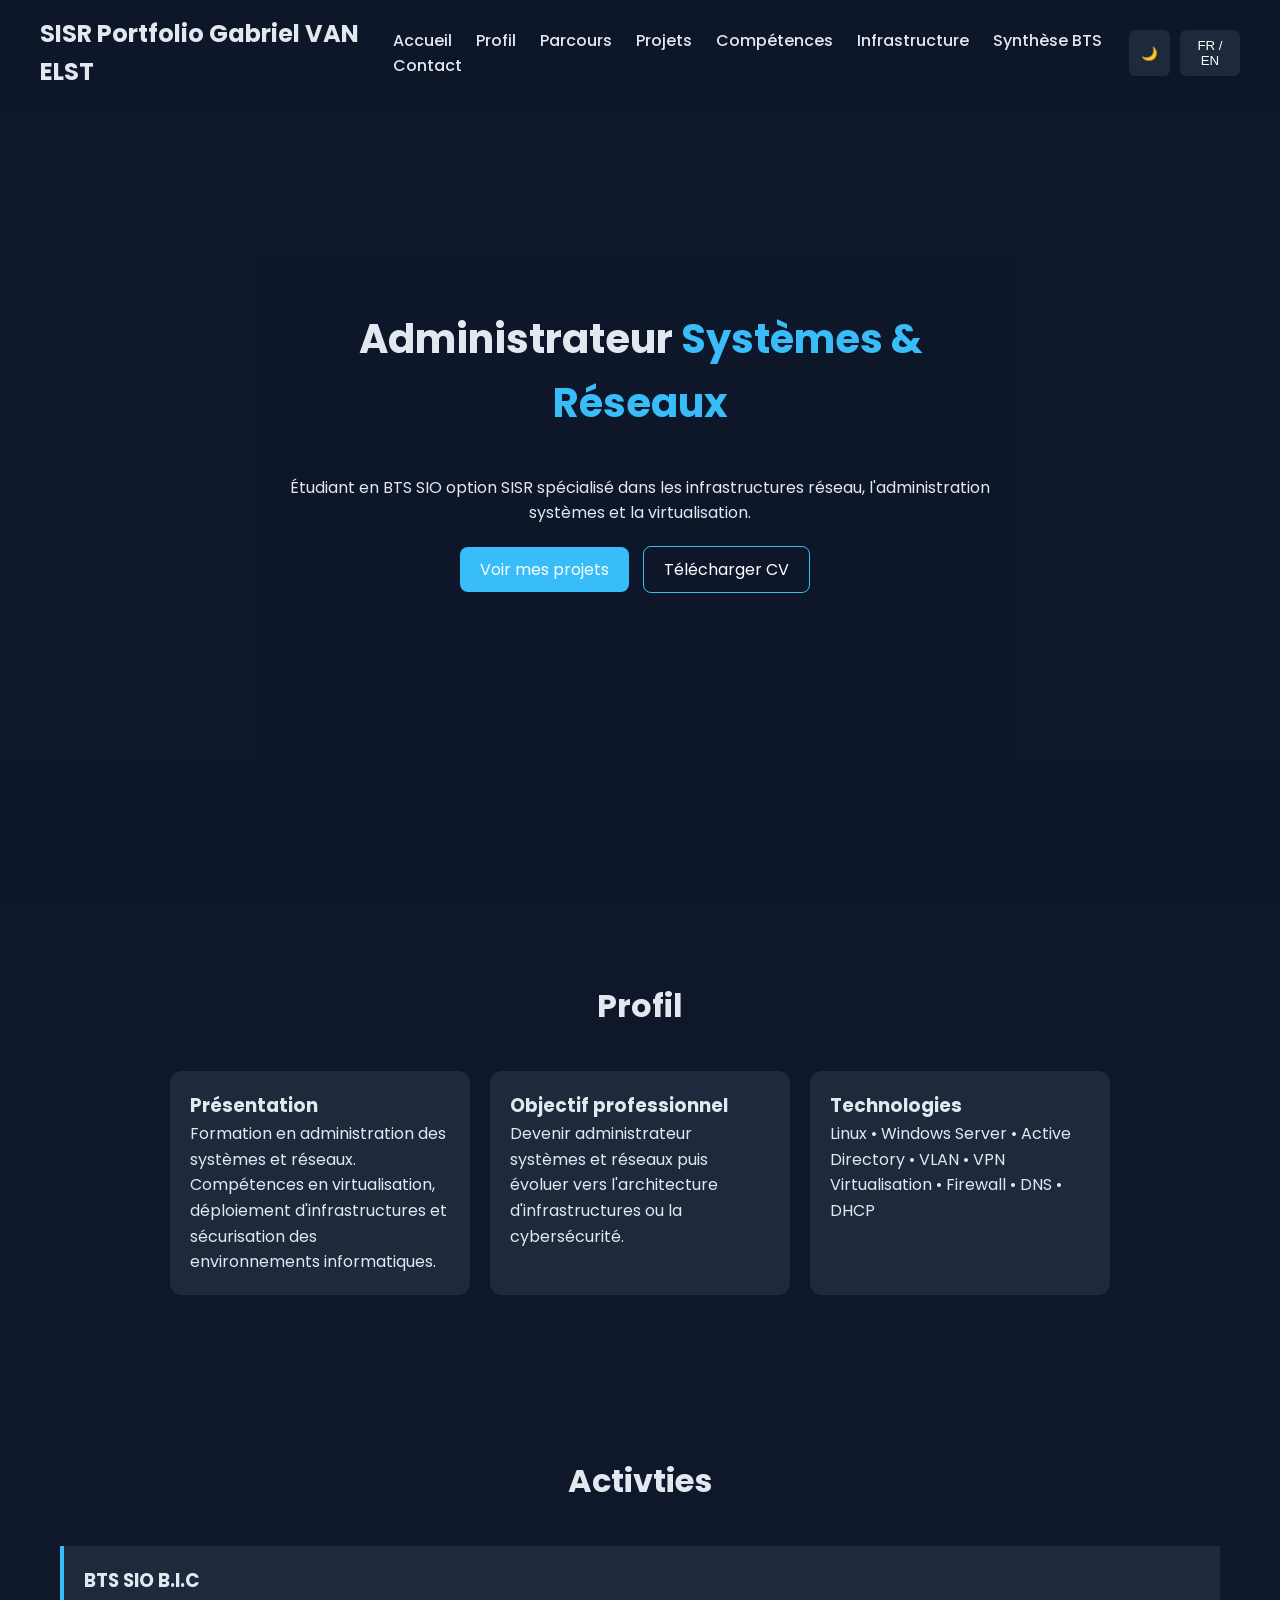
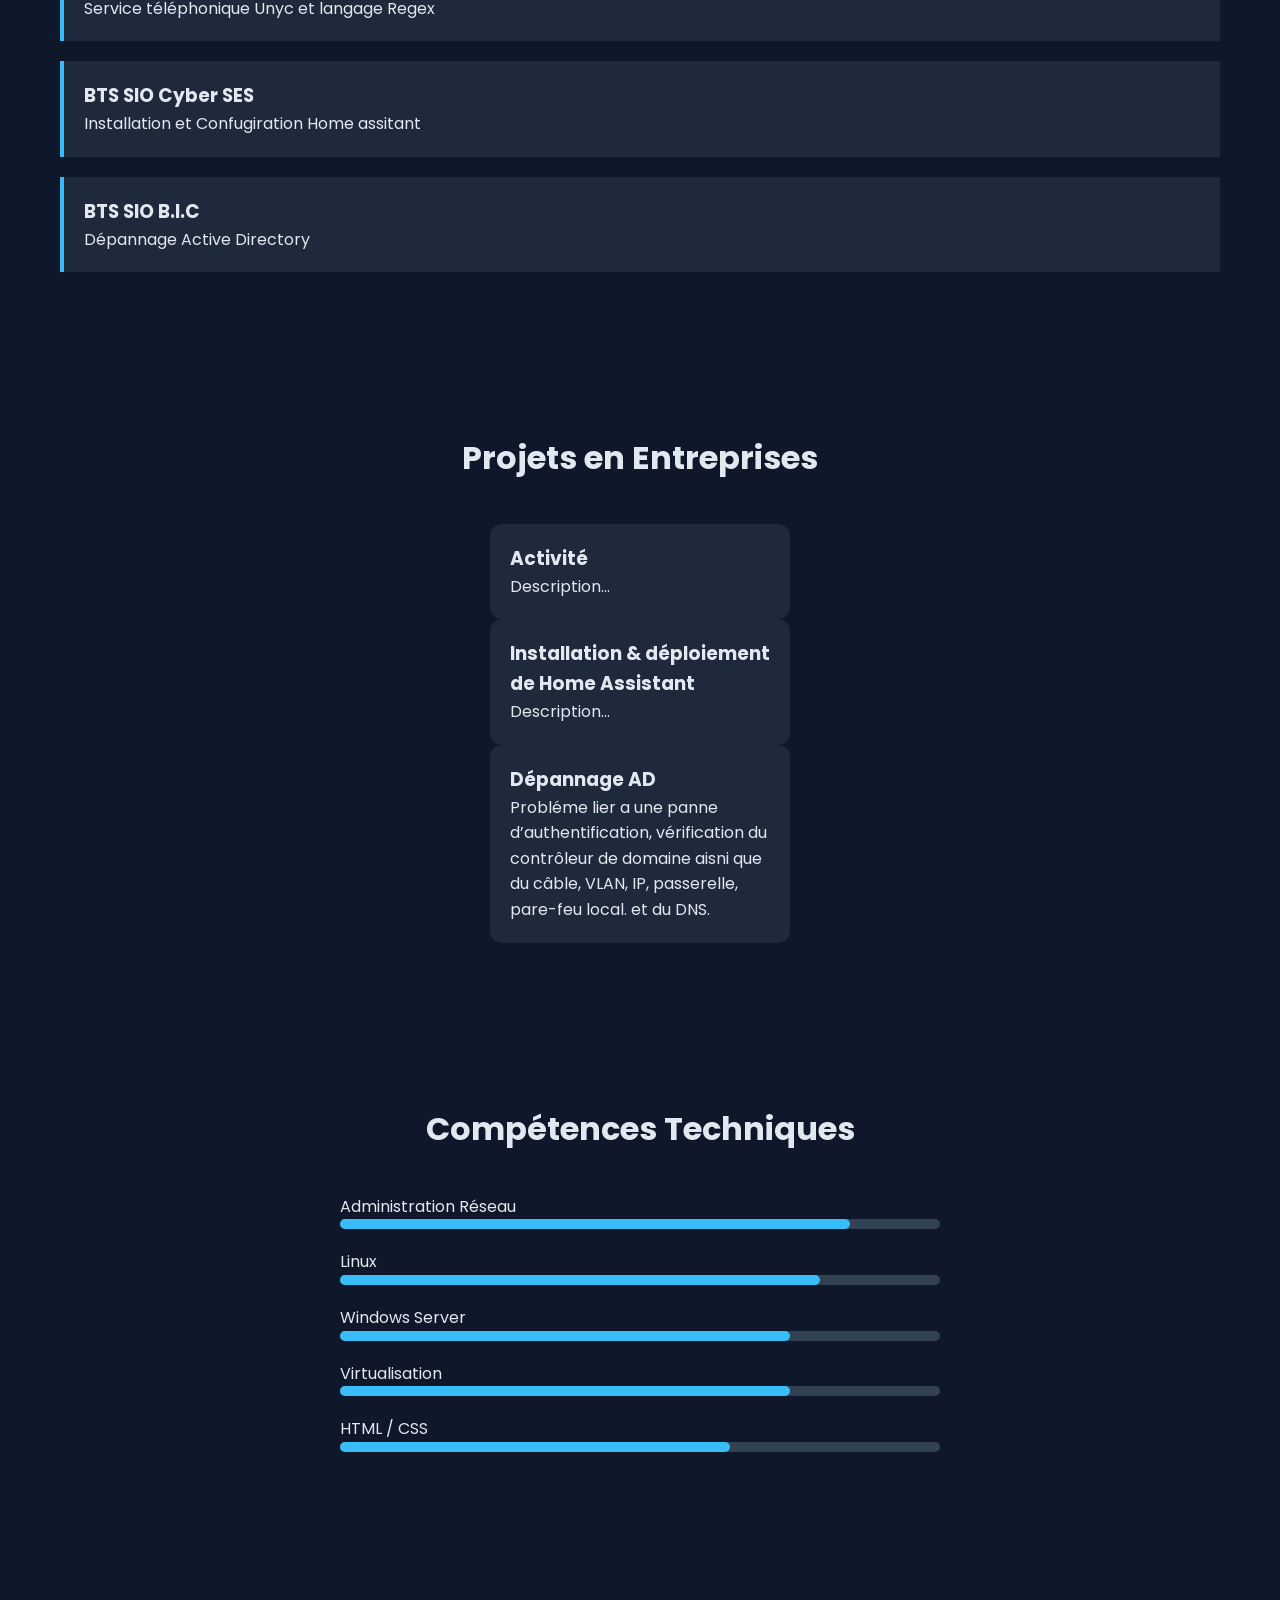
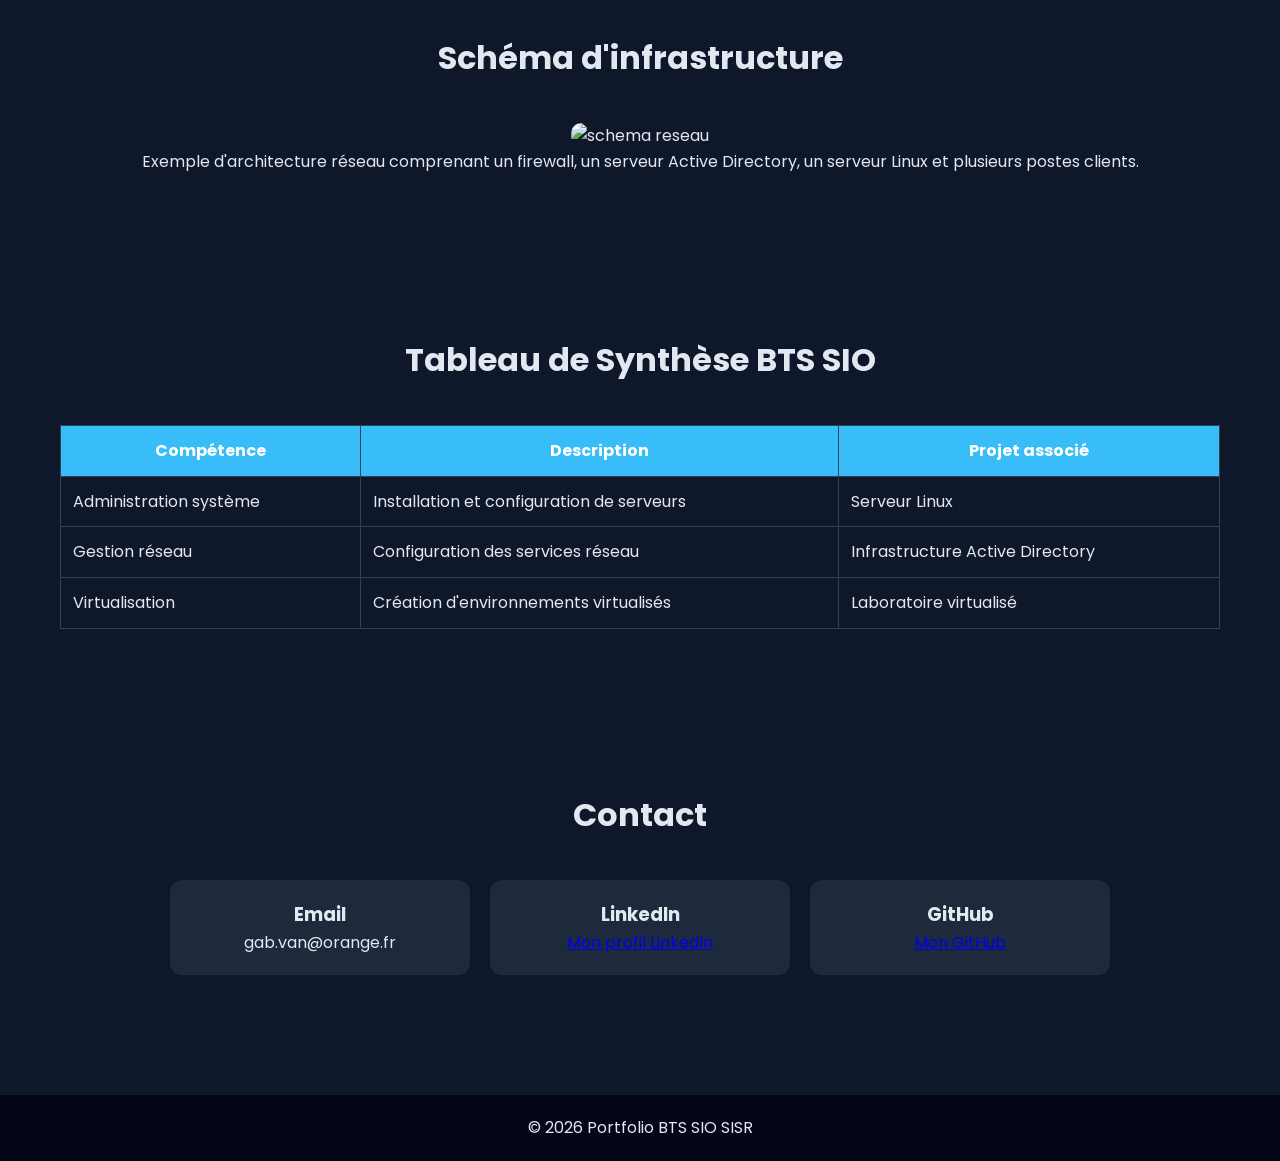
==== index.html @ 46b4b7c0 "Update index.html" ====
<!DOCTYPE html>
<html lang="fr">
<head>
<meta charset="UTF-8">
<meta name="viewport" content="width=device-width, initial-scale=1.0">
<title>Portfolio Professionnel | BTS SIO SISR</title>

<link rel="stylesheet" href="portefolio.css">
<link href="https://fonts.googleapis.com/css2?family=Poppins:wght@300;400;500;600;700&display=swap" rel="stylesheet">

</head>

<body>

<header>
<h1 class="logo">SISR Portfolio Gabriel VAN ELST</h1>

<nav>
<a href="#home">Accueil</a>
<a href="#about">Profil</a>
<a href="#timeline">Parcours</a>
<a href="#projects">Projets</a>
<a href="#skills">Compétences</a>
<a href="#network">Infrastructure</a>
<a href="#synthese">Synthèse BTS</a>
<a href="#contact">Contact</a>
</nav>

<div class="controls">
<button class="toggle" onclick="toggleTheme()">🌙</button>
<button class="toggle" onclick="toggleLang()">FR / EN</button>
</div>

</header>

<section id="home" class="hero">

<div class="hero-slider">

<div class="slide active" style="background-image:url('')"></div>
<div class="slide" style="background-image:url('')"></div>
<div class="slide" style="background-image:url('')"></div>

</div>

<div class="hero-content">

<h2>Administrateur <span>Systèmes & Réseaux</span></h2>

<p class="fr">
Étudiant en BTS SIO option SISR spécialisé dans les infrastructures réseau,
l'administration systèmes et la virtualisation.
</p>

<p class="en" style="display:none">
BTS SIO student specialized in network infrastructure,
system administration and virtualization.
</p>

<div class="hero-buttons">
<a class="btn" href="#projects">Voir mes projets</a>
<a class="btn secondary" href="cv.pdf" download>Télécharger CV</a>
</div>

</div>

</section>

<section id="about">

<h2>Profil</h2>

<div class="cards">

<div class="card">
<h3>Présentation</h3>
<p>
Formation en administration des systèmes et réseaux.
Compétences en virtualisation, déploiement d'infrastructures
et sécurisation des environnements informatiques.
</p>
</div>

<div class="card">
<h3>Objectif professionnel</h3>
<p>
Devenir administrateur systèmes et réseaux puis évoluer
vers l'architecture d'infrastructures ou la cybersécurité.
</p>
</div>

<div class="card">
<h3>Technologies</h3>
<p>
Linux • Windows Server • Active Directory • VLAN • VPN
Virtualisation • Firewall • DNS • DHCP
</p>
</div>

</div>

</section>

<section id="timeline">

<h2>Activties </h2>

<div class="timeline">

<div class="timeline-item">
<h3>BTS SIO B.I.C</h3>
<p>Service téléphonique Unyc et langage Regex</p>
</div>

<div class="timeline-item">
<h3>BTS SIO Cyber SES</h3>
<p>Installation et Confugiration Home assitant</p>
</div>

<div class="timeline-item">
<h3>BTS SIO B.I.C</h3>
<p>Dépannage Active Directory</p>
</div>

</div>

</section>

<section id="projects">

<h2>Projets en Entreprises</h2>

<div class="cards">

<a href="activ1.html" style="text-decoration: none; color: inherit;">
  <div class="card">
    <h3>Activité</h3>
    <p>Description...</p>
  </div>
</a>
  
</div>
  
<div class="cards">
<a href="activ2.html" style="text-decoration: none; color: inherit;">
  <div class="card">
    <h3>Installation & déploiement de Home Assistant</h3>
    <p>Description...</p>
  </div>
</a>
  
</div>

<div class="cards">
<a href="activ3.html" style="text-decoration: none; color: inherit;">
  <div class="card">
    <h3>Dépannage AD</h3>
    <p>Probléme lier a une panne d’authentification, vérification du contrôleur de domaine aisni que du câble, VLAN, IP, passerelle, pare-feu local. et du DNS.</p>
  </div>
</a>
  
</div>

</section>

<section id="skills">

<h2>Compétences Techniques</h2>

<div class="skills">

<div class="skill">
<p>Administration Réseau</p>
<div class="progress"><div style="width:85%"></div></div>
</div>

<div class="skill">
<p>Linux</p>
<div class="progress"><div style="width:80%"></div></div>
</div>

<div class="skill">
<p>Windows Server</p>
<div class="progress"><div style="width:75%"></div></div>
</div>

<div class="skill">
<p>Virtualisation</p>
<div class="progress"><div style="width:75%"></div></div>
</div>

<div class="skill">
<p>HTML / CSS</p>
<div class="progress"><div style="width:65%"></div></div>
</div>

</div>

</section>

<section id="network">

<h2>Schéma d'infrastructure</h2>

<div class="network-diagram">

<img src="images/network.png" alt="schema reseau">

<p>
Exemple d'architecture réseau comprenant
un firewall, un serveur Active Directory,
un serveur Linux et plusieurs postes clients.
</p>

</div>

</section>

<section id="synthese">

<h2>Tableau de Synthèse BTS SIO</h2>

<div class="table-container">

<table>
<tr>
<th>Compétence</th>
<th>Description</th>
<th>Projet associé</th>
</tr>

<tr>
<td>Administration système</td>
<td>Installation et configuration de serveurs</td>
<td>Serveur Linux</td>
</tr>

<tr>
<td>Gestion réseau</td>
<td>Configuration des services réseau</td>
<td>Infrastructure Active Directory</td>
</tr>

<tr>
<td>Virtualisation</td>
<td>Création d'environnements virtualisés</td>
<td>Laboratoire virtualisé</td>
</tr>

</table>

</div>

</section>

<section id="contact">

<h2>Contact</h2>

<div class="cards">

<div class="card">
<h3>Email</h3>
<p>gab.van@orange.fr</p>
</div>

<div class="card">
  <h3>LinkedIn</h3>
  <p>
    <a href="https://www.linkedin.com/in/ton-profil" target="_blank" rel="noopener noreferrer">
      Mon profil LinkedIn
    </a>
  </p>
</div>

<div class="card">
  <h3>GitHub</h3>
  <p>
    <a href="https://github.com/Mu5tachio" target="_blank" rel="noopener noreferrer">
      Mon GitHub
    </a>
  </p>
</div>

</div>

</section>

<footer>
<p>© 2026 Portfolio BTS SIO SISR</p>
</footer>

<script>

function toggleTheme(){
 document.body.classList.toggle("light")
}

function toggleLang(){
 const fr=document.querySelectorAll(".fr")
 const en=document.querySelectorAll(".en")

 fr.forEach(e=>{
  e.style.display=e.style.display==="none"?"block":"none"
 })

 en.forEach(e=>{
  e.style.display=e.style.display==="none"?"block":"none"
 })
}

const links=document.querySelectorAll("nav a")

links.forEach(link=>{
 link.addEventListener("click",e=>{
  e.preventDefault()
  const target=document.querySelector(link.getAttribute("href"))
  target.scrollIntoView({behavior:"smooth"})
 })
})

</script>

</body>
</html>
---- portefolio.css ----
/* RESET */
* {
    margin: 0;
    padding: 0;
    box-sizing: border-box;
}

body {
    font-family: 'Poppins', sans-serif;
    background: #0f172a;
    color: #e2e8f0;
    line-height: 1.6;
    scroll-behavior: smooth;
}

/* LIGHT MODE */
body.light {
    background: #f8fafc;
    color: #0f172a;
}

/* HEADER */
header {
    position: fixed;
    width: 100%;
    top: 0;
    left: 0;
    background: rgba(15, 23, 42, 0.9);
    backdrop-filter: blur(10px);
    display: flex;
    justify-content: space-between;
    align-items: center;
    padding: 15px 40px;
    z-index: 1000;
}

body.light header {
    background: rgba(255,255,255,0.9);
}

.logo {
    font-weight: 700;
    font-size: 1.5rem;
}

/* NAV */
nav a {
    margin: 0 10px;
    text-decoration: none;
    color: inherit;
    font-weight: 500;
    transition: 0.3s;
}

nav a:hover {
    color: #38bdf8;
}

/* BUTTONS */
.controls {
    display: flex;
    gap: 10px;
}

.toggle {
    background: #1e293b;
    border: none;
    padding: 8px 12px;
    color: white;
    cursor: pointer;
    border-radius: 6px;
}

body.light .toggle {
    background: #e2e8f0;
    color: black;
}

/* HERO */
.hero {
    min-height: 100vh;
    display: flex;
    align-items: center;
    justify-content: space-between;
    padding: 120px 60px;
    gap: 40px;
}

.hero-content {
    max-width: 500px;
}

.hero h2 {
    font-size: 2.5rem;
}

.hero span {
    color: #38bdf8;
}

.hero-buttons {
    margin-top: 20px;
}

.btn {
    display: inline-block;
    padding: 10px 20px;
    background: #38bdf8;
    color: white;
    text-decoration: none;
    border-radius: 8px;
    margin-right: 10px;
    transition: 0.3s;
}

.btn:hover {
    transform: translateY(-2px);
}

.btn.secondary {
    background: transparent;
    border: 1px solid #38bdf8;
}

/* IMAGE */
.hero-image img {
    width: 300px;
    border-radius: 50%;
    border: 3px solid #38bdf8;
}

/* SECTIONS */
section {
    padding: 80px 60px;
}

h2 {
    text-align: center;
    margin-bottom: 40px;
    font-size: 2rem;
}

/* CARDS */
.cards {
    display: flex;
    gap: 20px;
    flex-wrap: wrap;
    justify-content: center;
}

.card {
    background: #1e293b;
    padding: 20px;
    border-radius: 12px;
    width: 300px;
    transition: 0.3s;
}

body.light .card {
    background: #ffffff;
}

.card:hover {
    transform: translateY(-5px);
}

/* TIMELINE */
.timeline {
    display: flex;
    flex-direction: column;
    gap: 20px;
}

.timeline-item {
    background: #1e293b;
    padding: 20px;
    border-left: 4px solid #38bdf8;
}

body.light .timeline-item {
    background: #ffffff;
}

/* PROJECTS */
.project img {
    width: 100%;
    border-radius: 10px;
    margin-bottom: 10px;
}

/* SKILLS */
.skills {
    max-width: 600px;
    margin: auto;
}

.skill {
    margin-bottom: 20px;
}

.progress {
    background: #334155;
    height: 10px;
    border-radius: 10px;
}

.progress div {
    height: 100%;
    background: #38bdf8;
    border-radius: 10px;
}

/* NETWORK */
.network-diagram {
    text-align: center;
}

.network-diagram img {
    max-width: 100%;
    border-radius: 10px;
}

/* TABLE */
.table-container {
    overflow-x: auto;
}

table { 
    width: 100%;
    border-collapse: collapse;
}

th, td {
    padding: 12px;
    border: 1px solid #334155;
}

th {
    background: #38bdf8;
    color: white;
}

/* CONTACT */
#contact .card {
    text-align: center;
}

/* FOOTER */
footer {
    text-align: center;
    padding: 20px;
    background: #020617;
    margin-top: 40px;
}

body.light footer {
    background: #e2e8f0;
}

/* RESPONSIVE */
@media(max-width: 900px) {
    .hero {
        flex-direction: column;
        text-align: center;
    }

    nav {
        display: none;
    }
}

/* HERO BACKGROUND SLIDER */
.hero {
    position: relative;
    min-height: 100vh;
    display: flex;
    align-items: center;
    justify-content: center;
    overflow: hidden;
    padding: 0 20px;
}

/* SLIDER */
.hero-slider {
    position: absolute;
    width: 100%;
    height: 100%;
    top: 0;
    left: 0;
}

.slide {
    position: absolute;
    width: 100%;
    height: 100%;
    background-size: cover;
    background-position: center;
    opacity: 0;
    transition: opacity 1s ease-in-out;
}

.slide.active {
    opacity: 1;
}

/* OVERLAY sombre */
.hero::after {
    content: "";
    position: absolute;
    width: 100%;
    height: 100%;
    background: rgba(15, 23, 42, 0.7);
    top: 0;
    left: 0;
}

/* TEXTE AU DESSUS */
.hero-content {
    position: relative;
    z-index: 2;
    text-align: center;
    max-width: 700px;
}
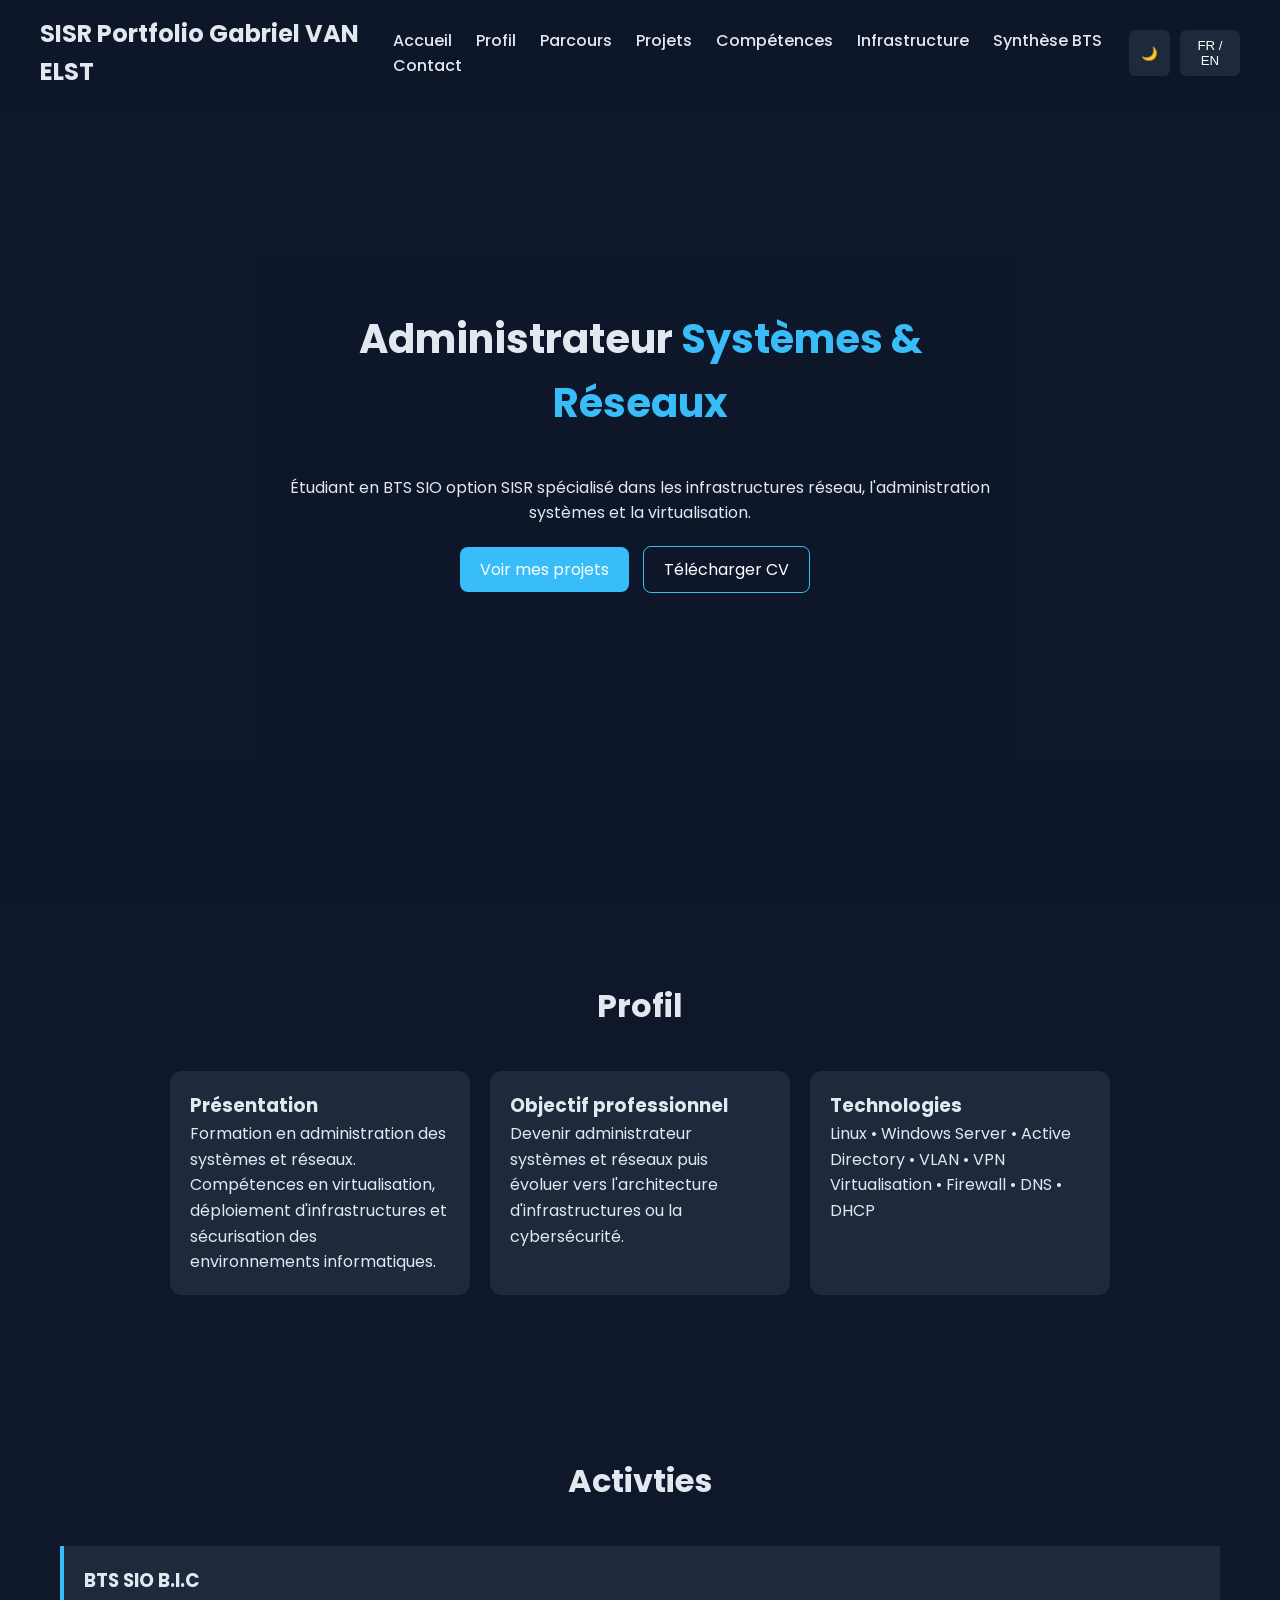
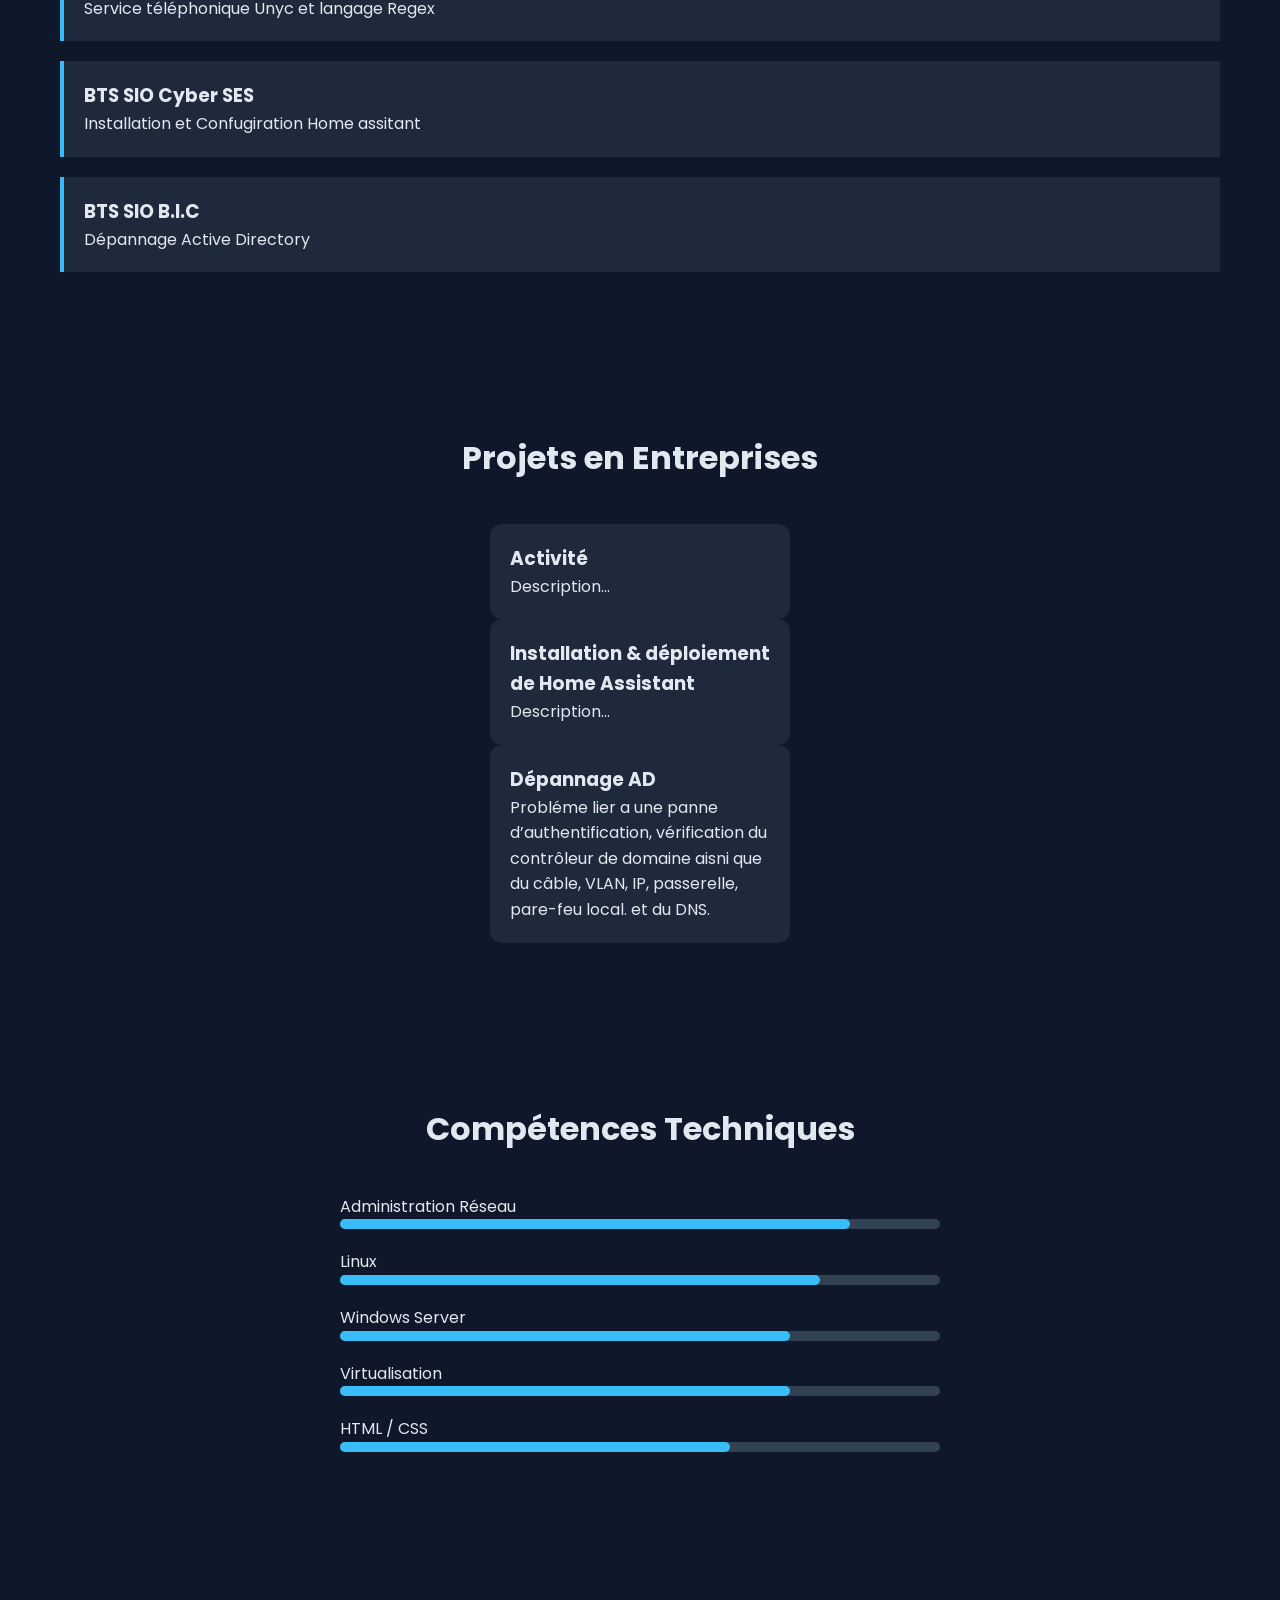
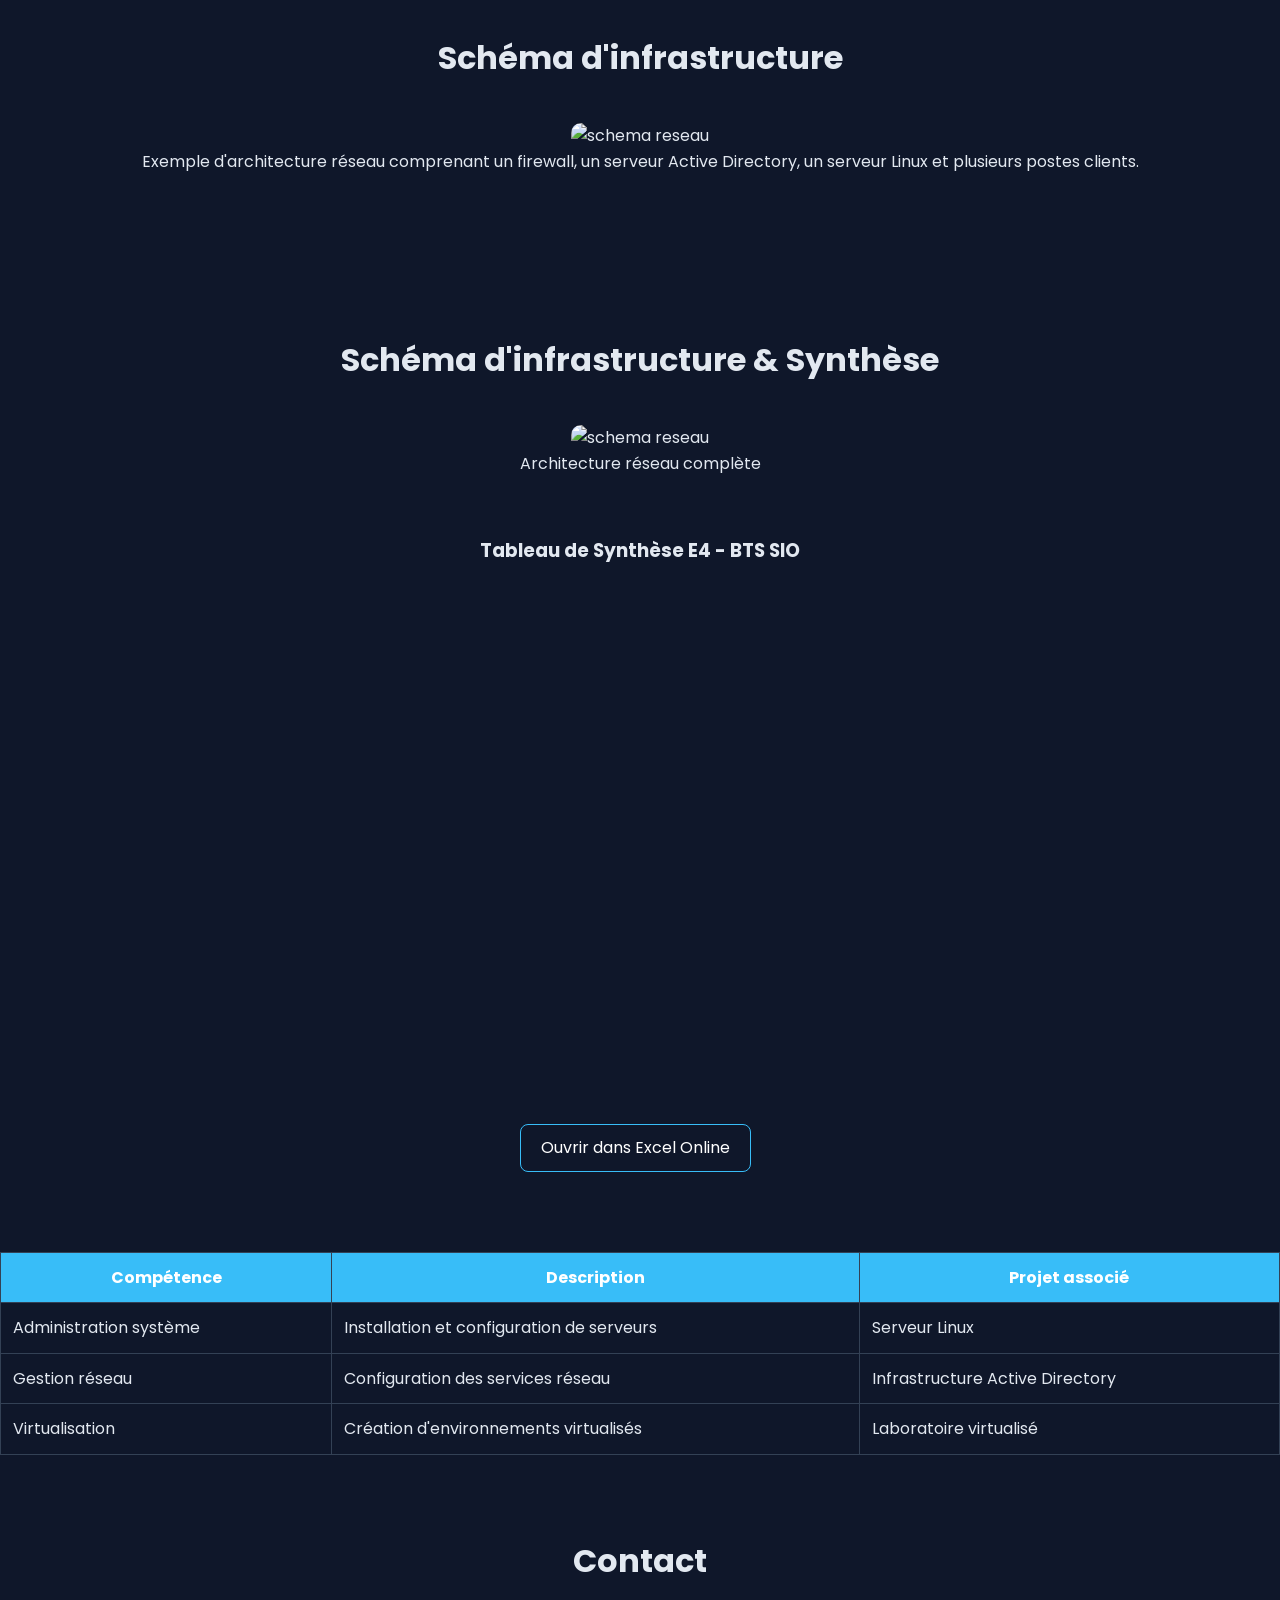
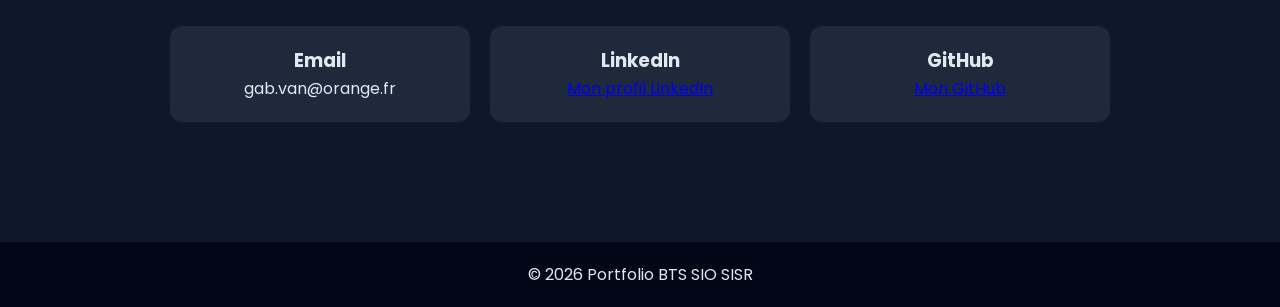
==== commit 7e693e75: "Update index.html" ====
--- a/index.html
+++ b/index.html
@@ -216,11 +216,37 @@
 
 </section>
 
-<section id="synthese">
-
-<h2>Tableau de Synthèse BTS SIO</h2>
-
-<div class="table-container">
+<section id="network">
+    <h2>Schéma d'infrastructure & Synthèse</h2>
+
+    <div class="network-diagram">
+        <img src="images/network.png" alt="schema reseau">
+        <p>Architecture réseau complète</p>
+    </div>
+
+    <h3 style="text-align: center; margin: 60px 0 30px;">
+        Tableau de Synthèse E4 - BTS SIO
+    </h3>
+
+    <!-- Embed Excel Online -->
+    <div style="max-width: 1200px; margin: 0 auto;">
+        <iframe 
+            width="100%" 
+            height="500px" 
+            frameborder="0" 
+            scrolling="no"
+            src="https://jeanmermozmontpellier.sharepoint.com/:x:/s/SIO1/IQBB49X1ER_dRbVk2cOIIXqlAelV8Bb69-oEfDaopEvZ8X0?e=PKWvQz&action=embedview&wdHideGridlines=True&wdDownloadButton=False">
+        </iframe>
+    </div>
+
+    <p style="text-align: center; margin-top: 20px;">
+        <a href="https://jeanmermozmontpellier.sharepoint.com/:x:/s/SIO1/IQBB49X1ER_dRbVk2cOIIXqlAelV8Bb69-oEfDaopEvZ8X0?e=PKWvQz" 
+           target="_blank" 
+           class="btn secondary">
+            Ouvrir dans Excel Online
+        </a>
+    </p>
+</section>
 
 <table>
 <tr>
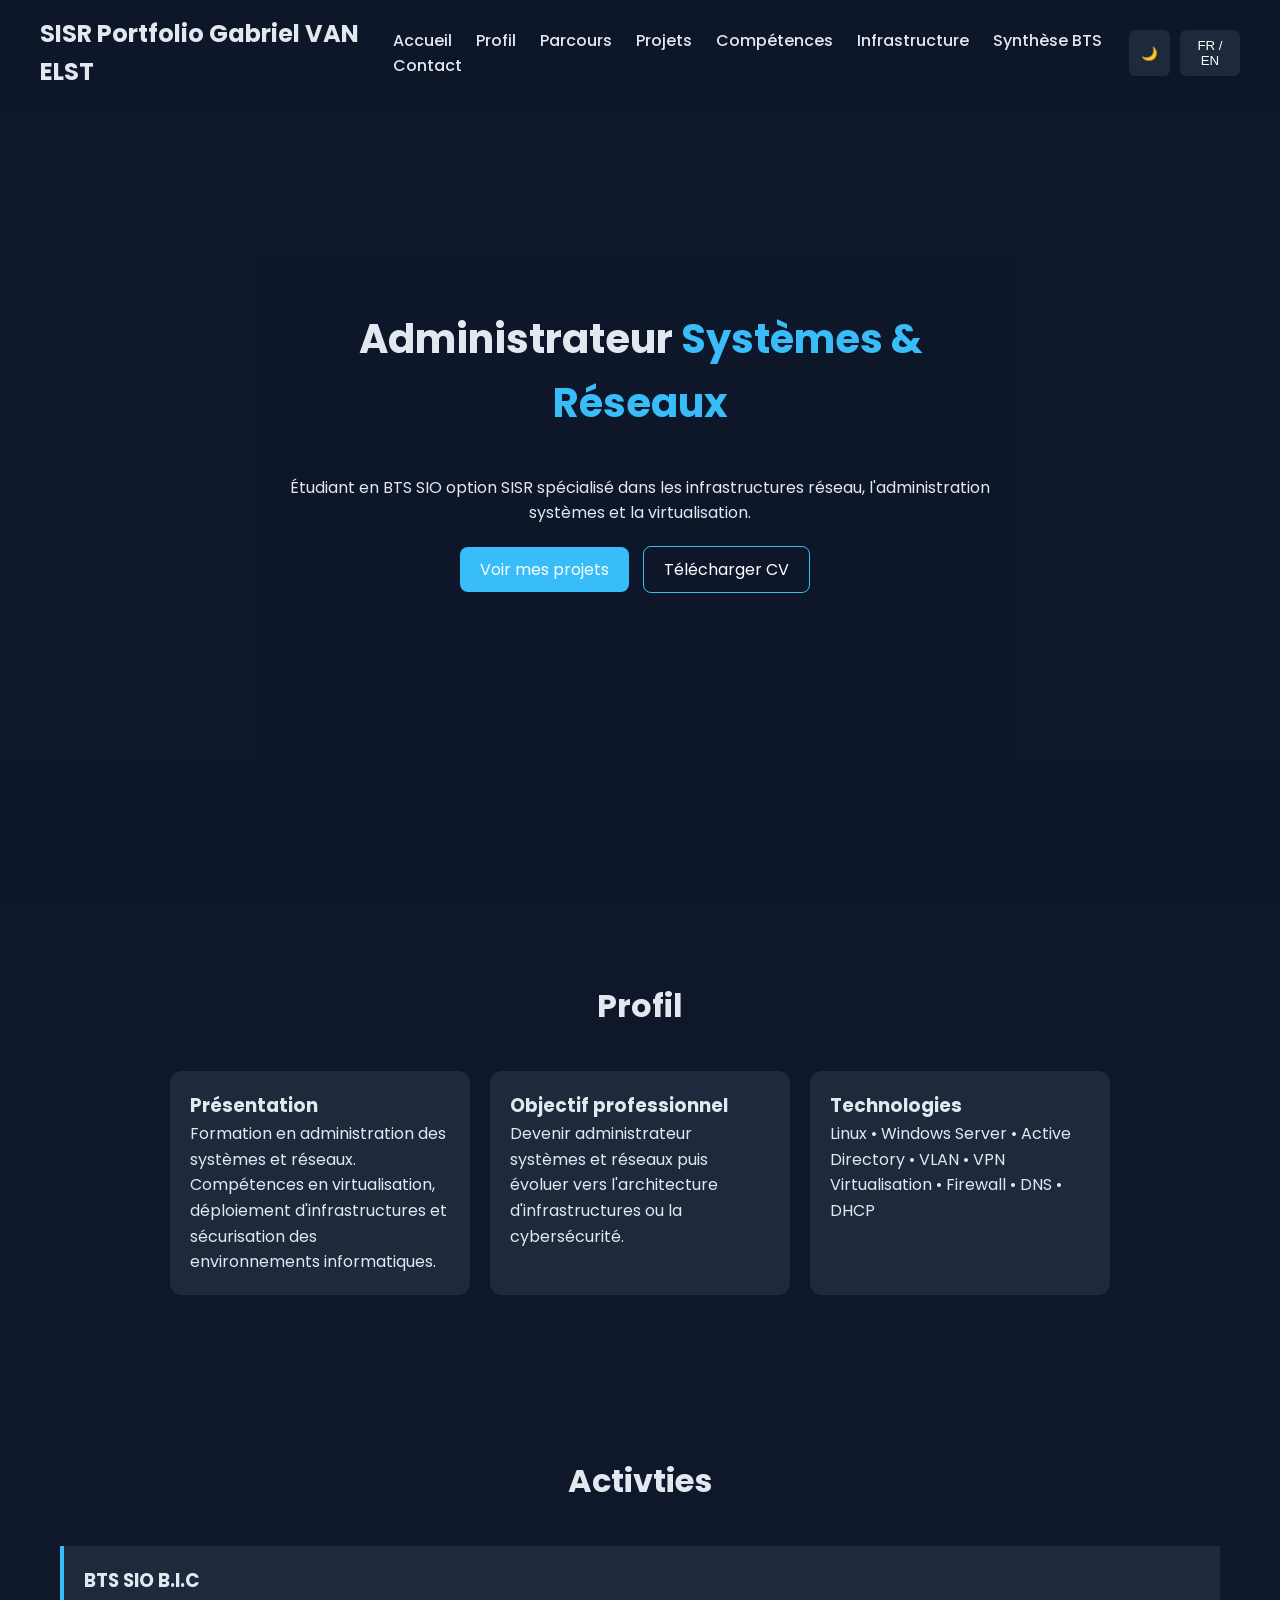
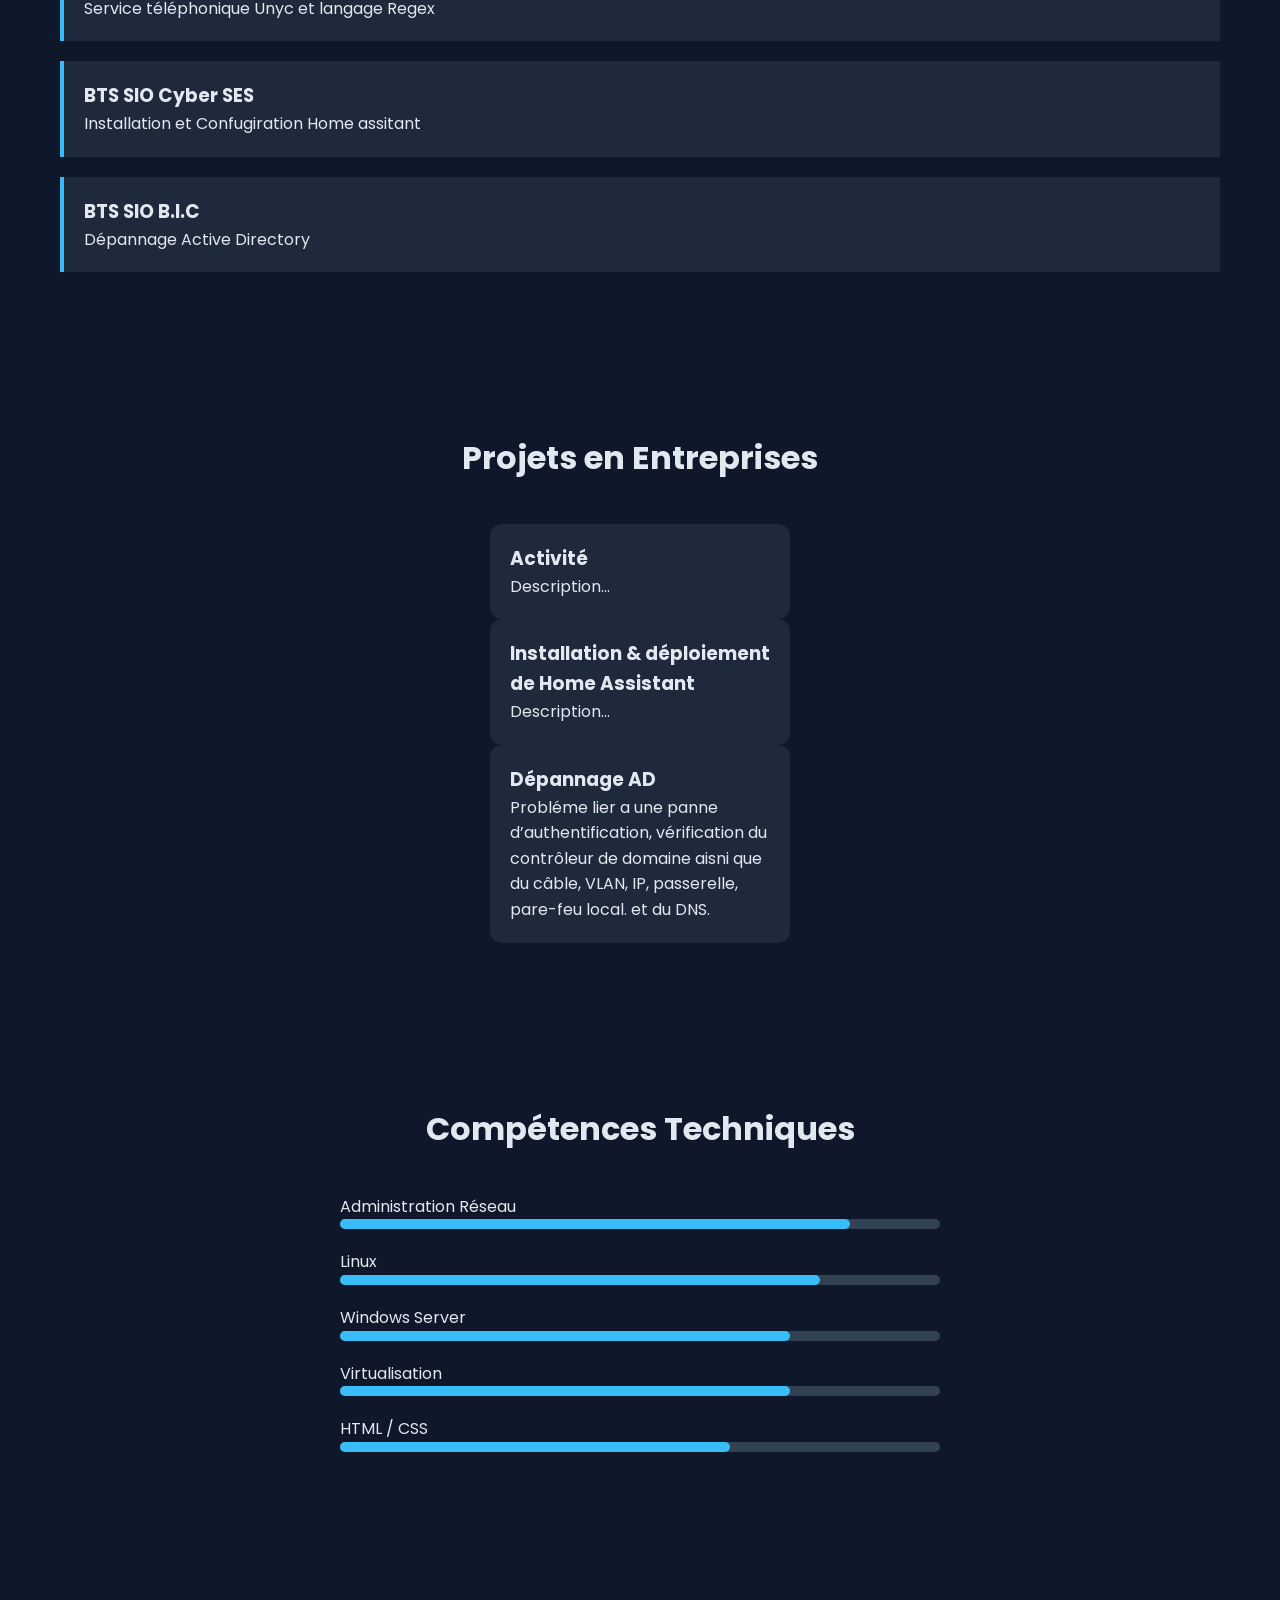
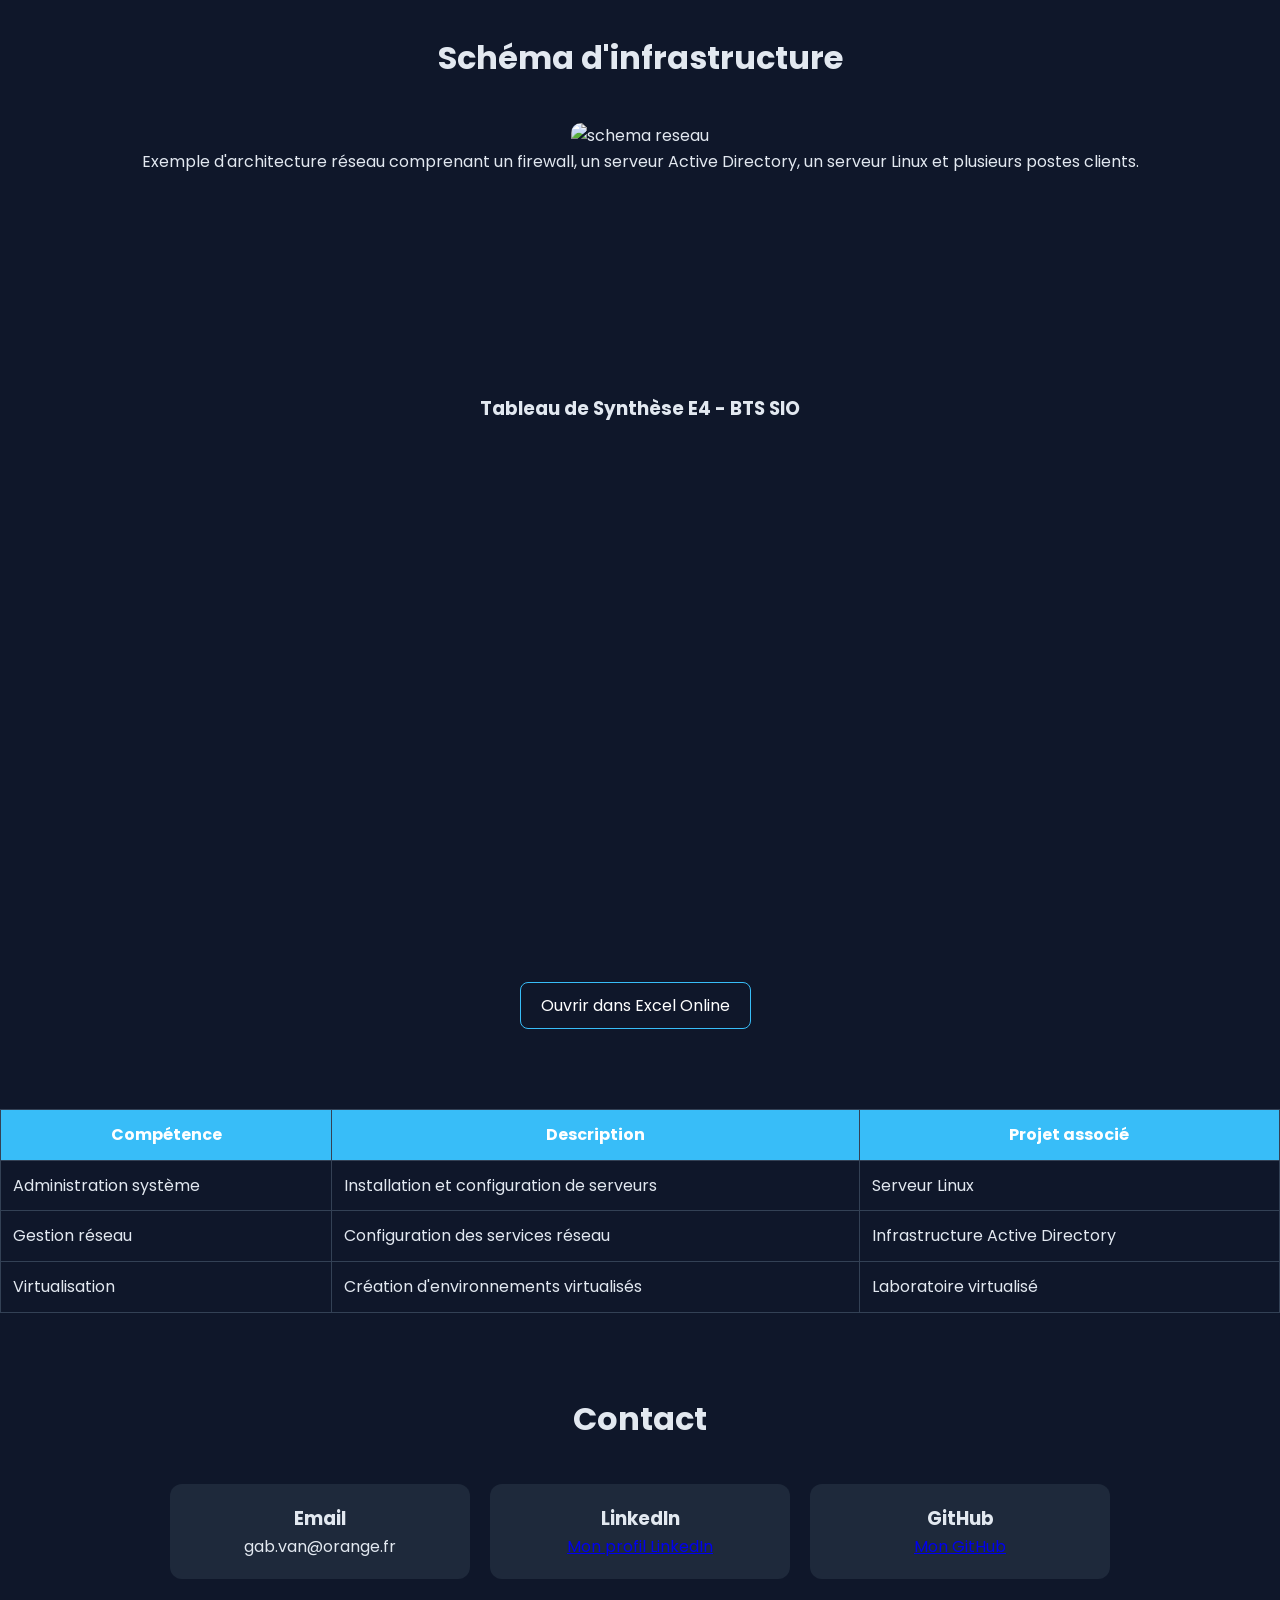
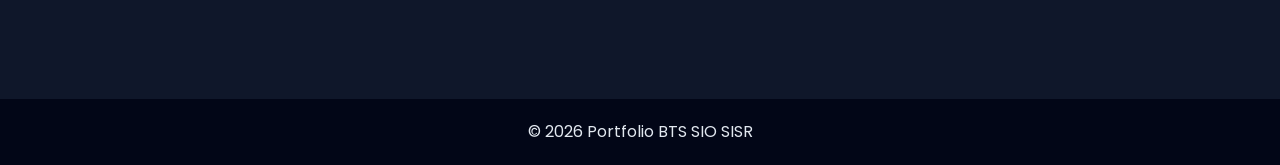
==== commit a4ae4bb8: "Remove network infrastructure section from index.html Removed network infrastructure schema section " ====
--- a/index.html
+++ b/index.html
@@ -217,12 +217,6 @@
 </section>
 
 <section id="network">
-    <h2>Schéma d'infrastructure & Synthèse</h2>
-
-    <div class="network-diagram">
-        <img src="images/network.png" alt="schema reseau">
-        <p>Architecture réseau complète</p>
-    </div>
 
     <h3 style="text-align: center; margin: 60px 0 30px;">
         Tableau de Synthèse E4 - BTS SIO
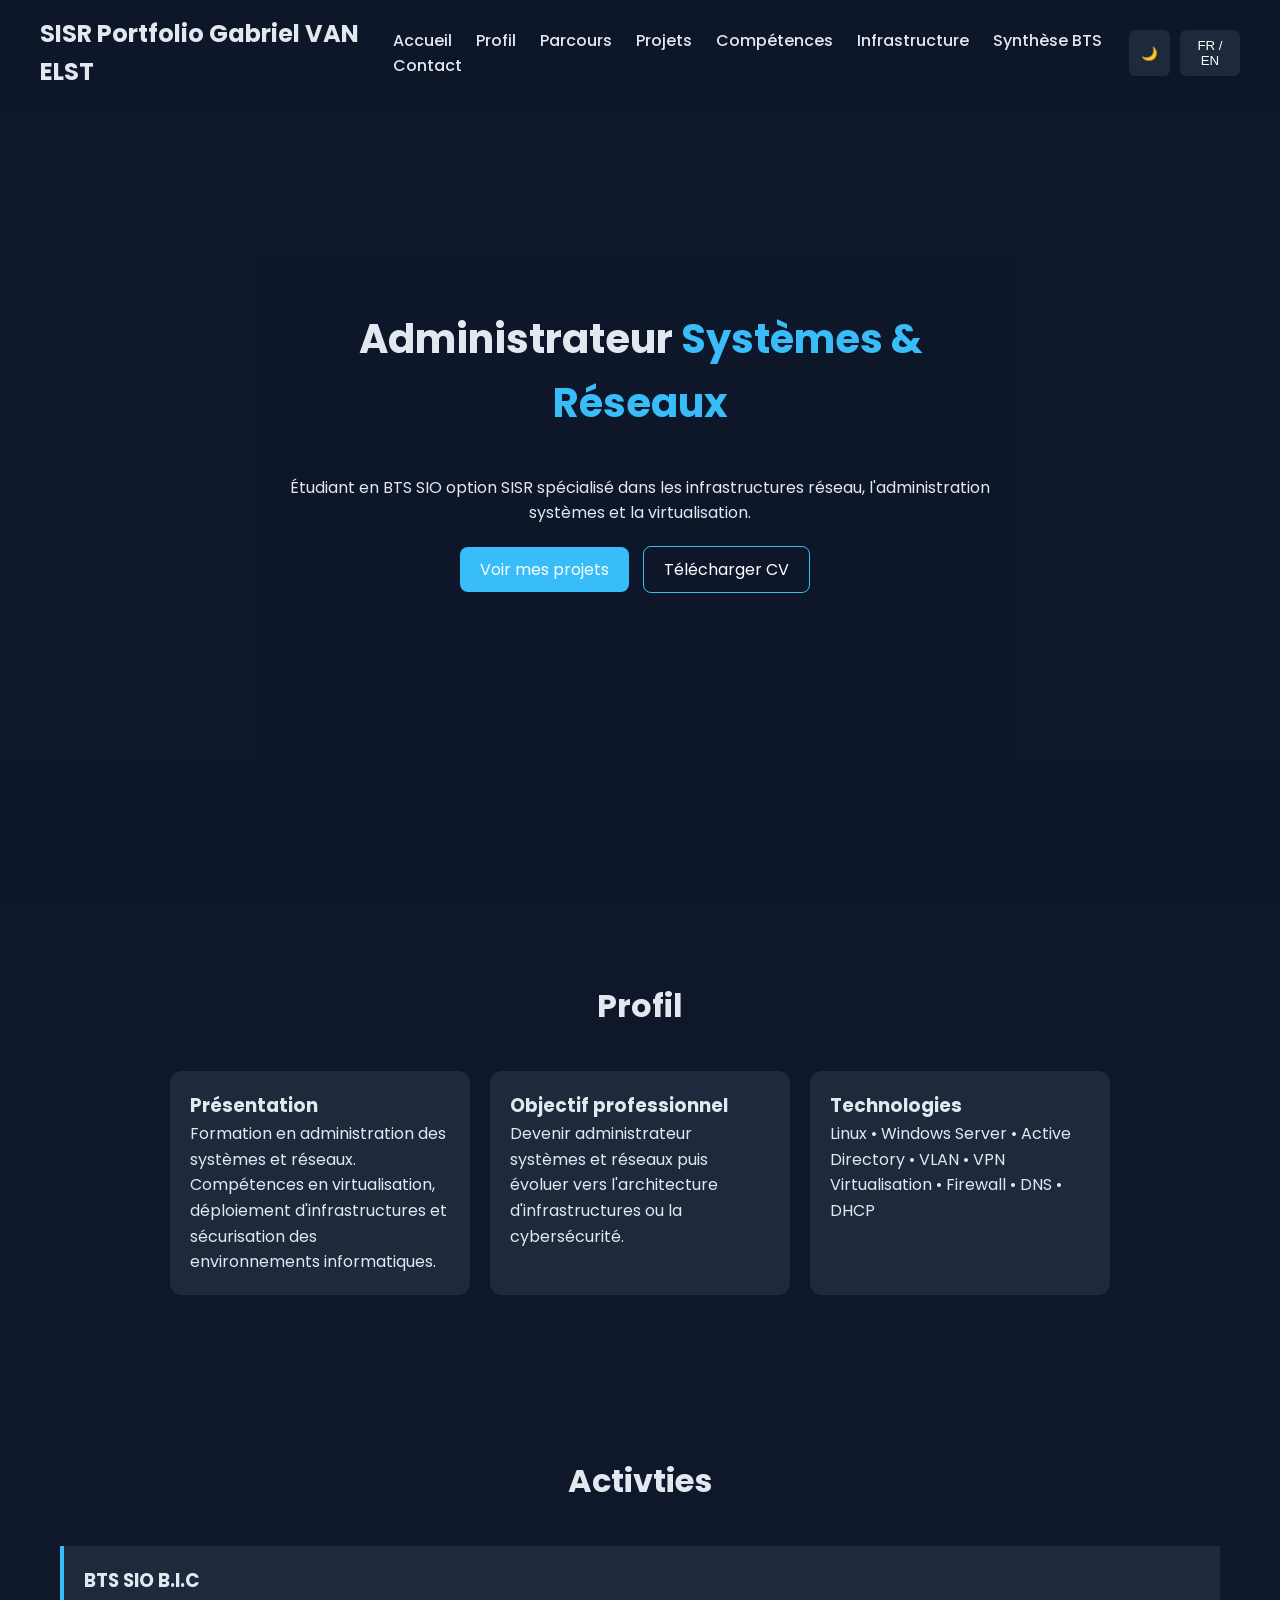
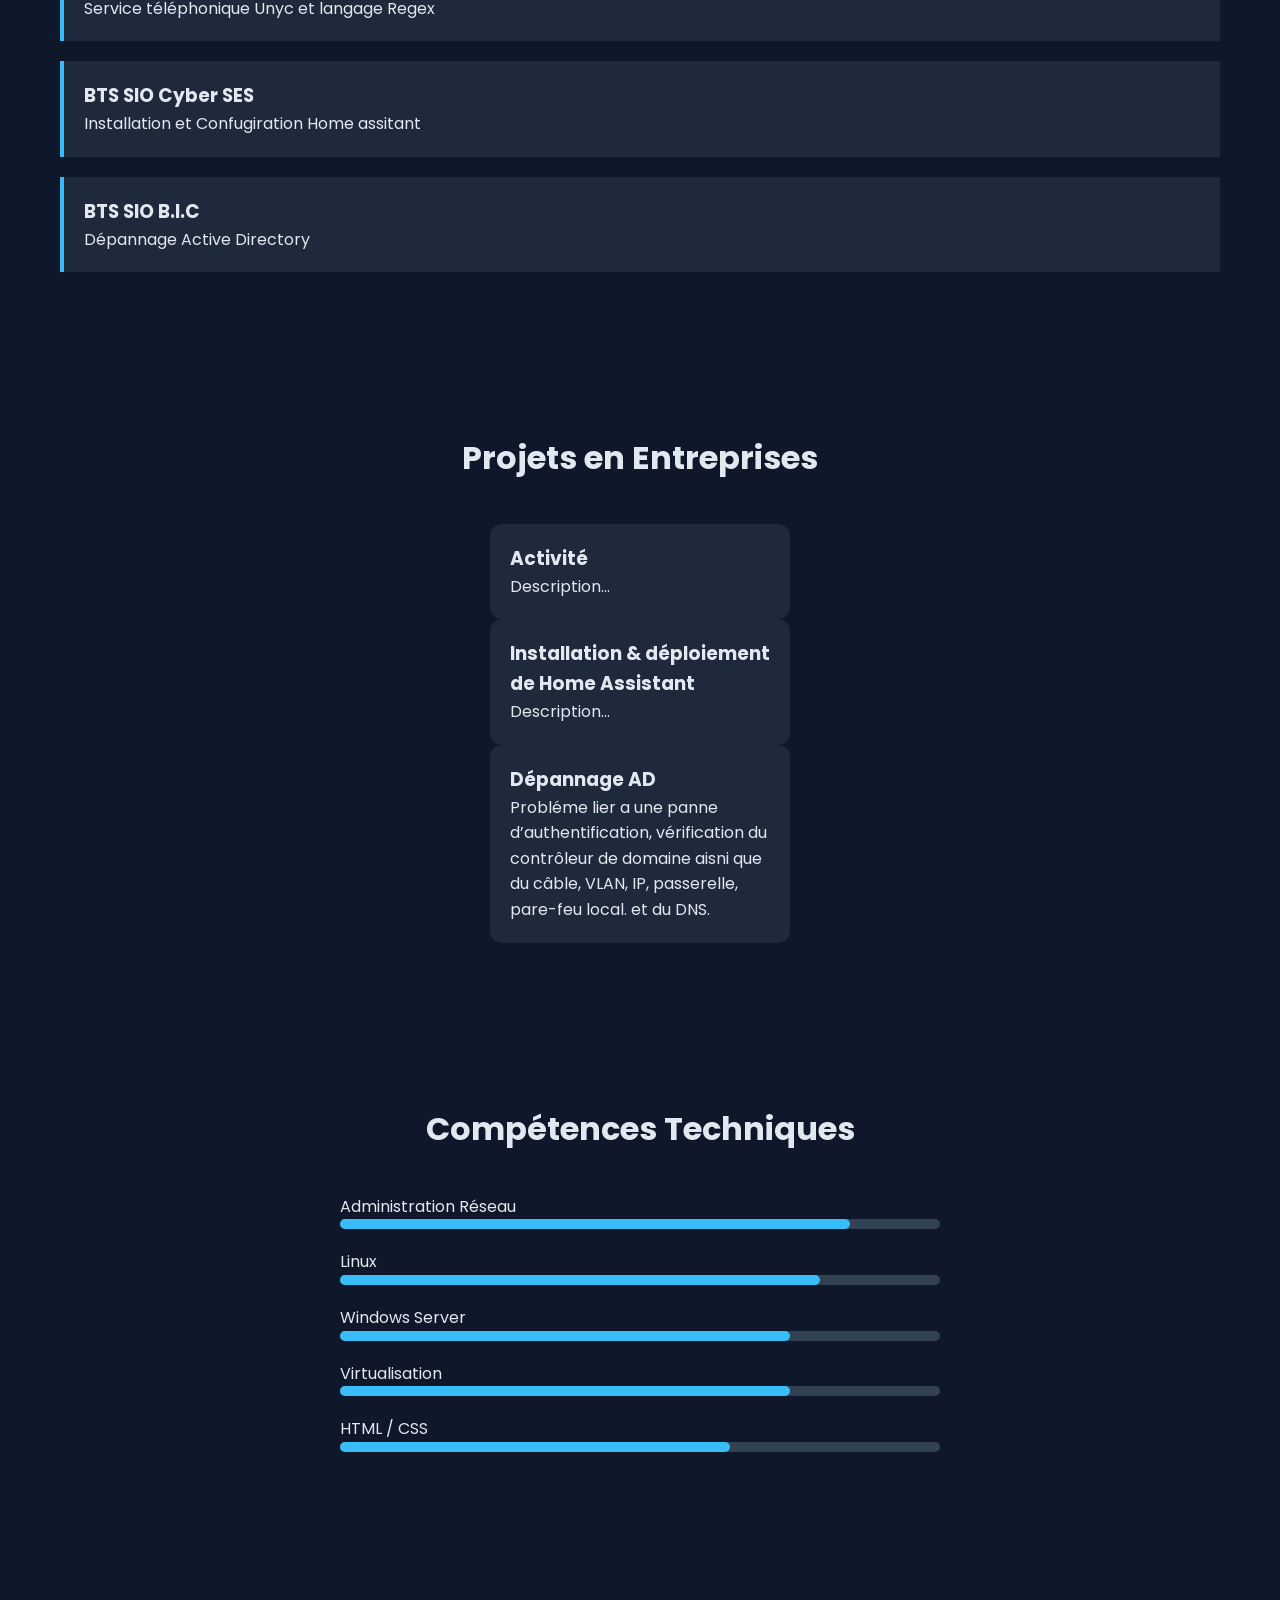
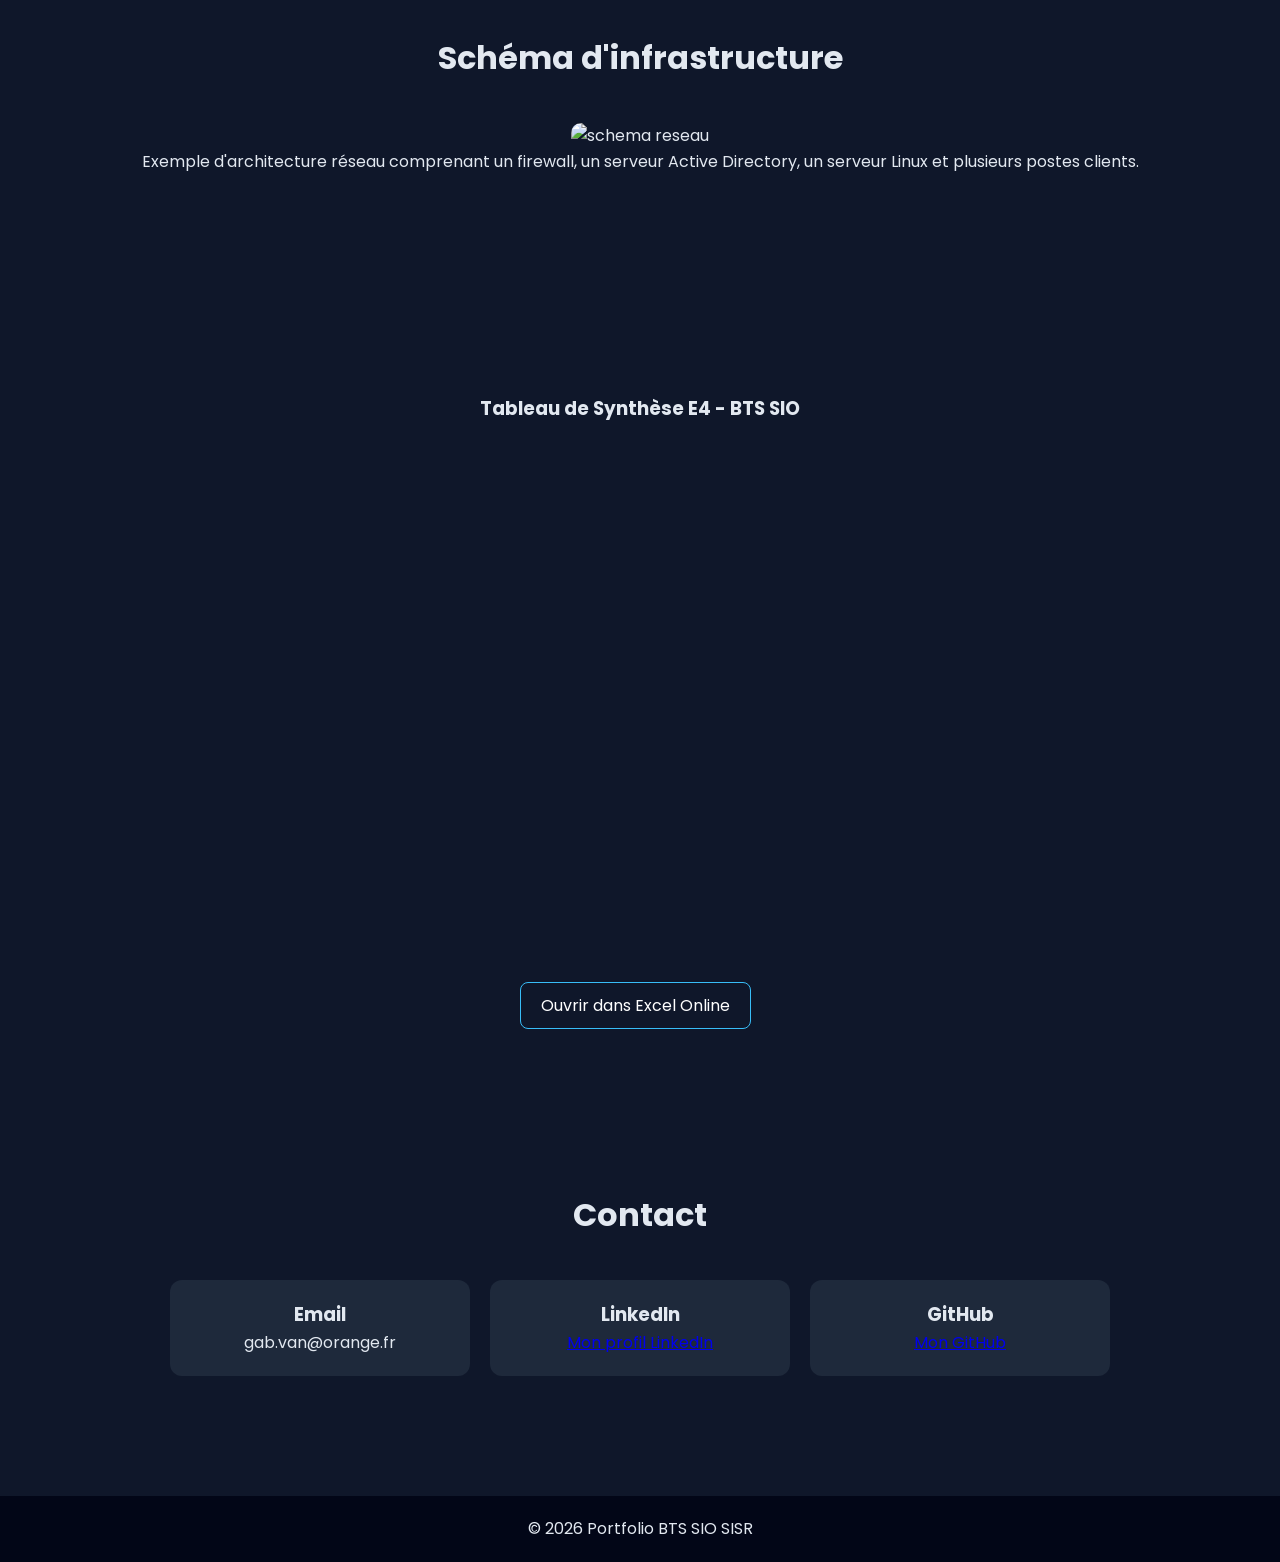
==== commit ba2fbb6d: "Remove skills table from index.html Removed the skills table from the HTML structure." ====
--- a/index.html
+++ b/index.html
@@ -229,48 +229,17 @@
             height="500px" 
             frameborder="0" 
             scrolling="no"
-            src="https://jeanmermozmontpellier.sharepoint.com/:x:/s/SIO1/IQBB49X1ER_dRbVk2cOIIXqlAelV8Bb69-oEfDaopEvZ8X0?e=PKWvQz&action=embedview&wdHideGridlines=True&wdDownloadButton=False">
+            src="https://docs.google.com/spreadsheets/d/1RBDDaDy-NAPw3DepFwuN7enaAMfyHhMsSpu7GDpZbnI/edit?usp=sharing">
         </iframe>
     </div>
 
     <p style="text-align: center; margin-top: 20px;">
-        <a href="https://jeanmermozmontpellier.sharepoint.com/:x:/s/SIO1/IQBB49X1ER_dRbVk2cOIIXqlAelV8Bb69-oEfDaopEvZ8X0?e=PKWvQz" 
+        <a href="https://docs.google.com/spreadsheets/d/1RBDDaDy-NAPw3DepFwuN7enaAMfyHhMsSpu7GDpZbnI/edit?usp=sharing" 
            target="_blank" 
            class="btn secondary">
             Ouvrir dans Excel Online
         </a>
     </p>
-</section>
-
-<table>
-<tr>
-<th>Compétence</th>
-<th>Description</th>
-<th>Projet associé</th>
-</tr>
-
-<tr>
-<td>Administration système</td>
-<td>Installation et configuration de serveurs</td>
-<td>Serveur Linux</td>
-</tr>
-
-<tr>
-<td>Gestion réseau</td>
-<td>Configuration des services réseau</td>
-<td>Infrastructure Active Directory</td>
-</tr>
-
-<tr>
-<td>Virtualisation</td>
-<td>Création d'environnements virtualisés</td>
-<td>Laboratoire virtualisé</td>
-</tr>
-
-</table>
-
-</div>
-
 </section>
 
 <section id="contact">
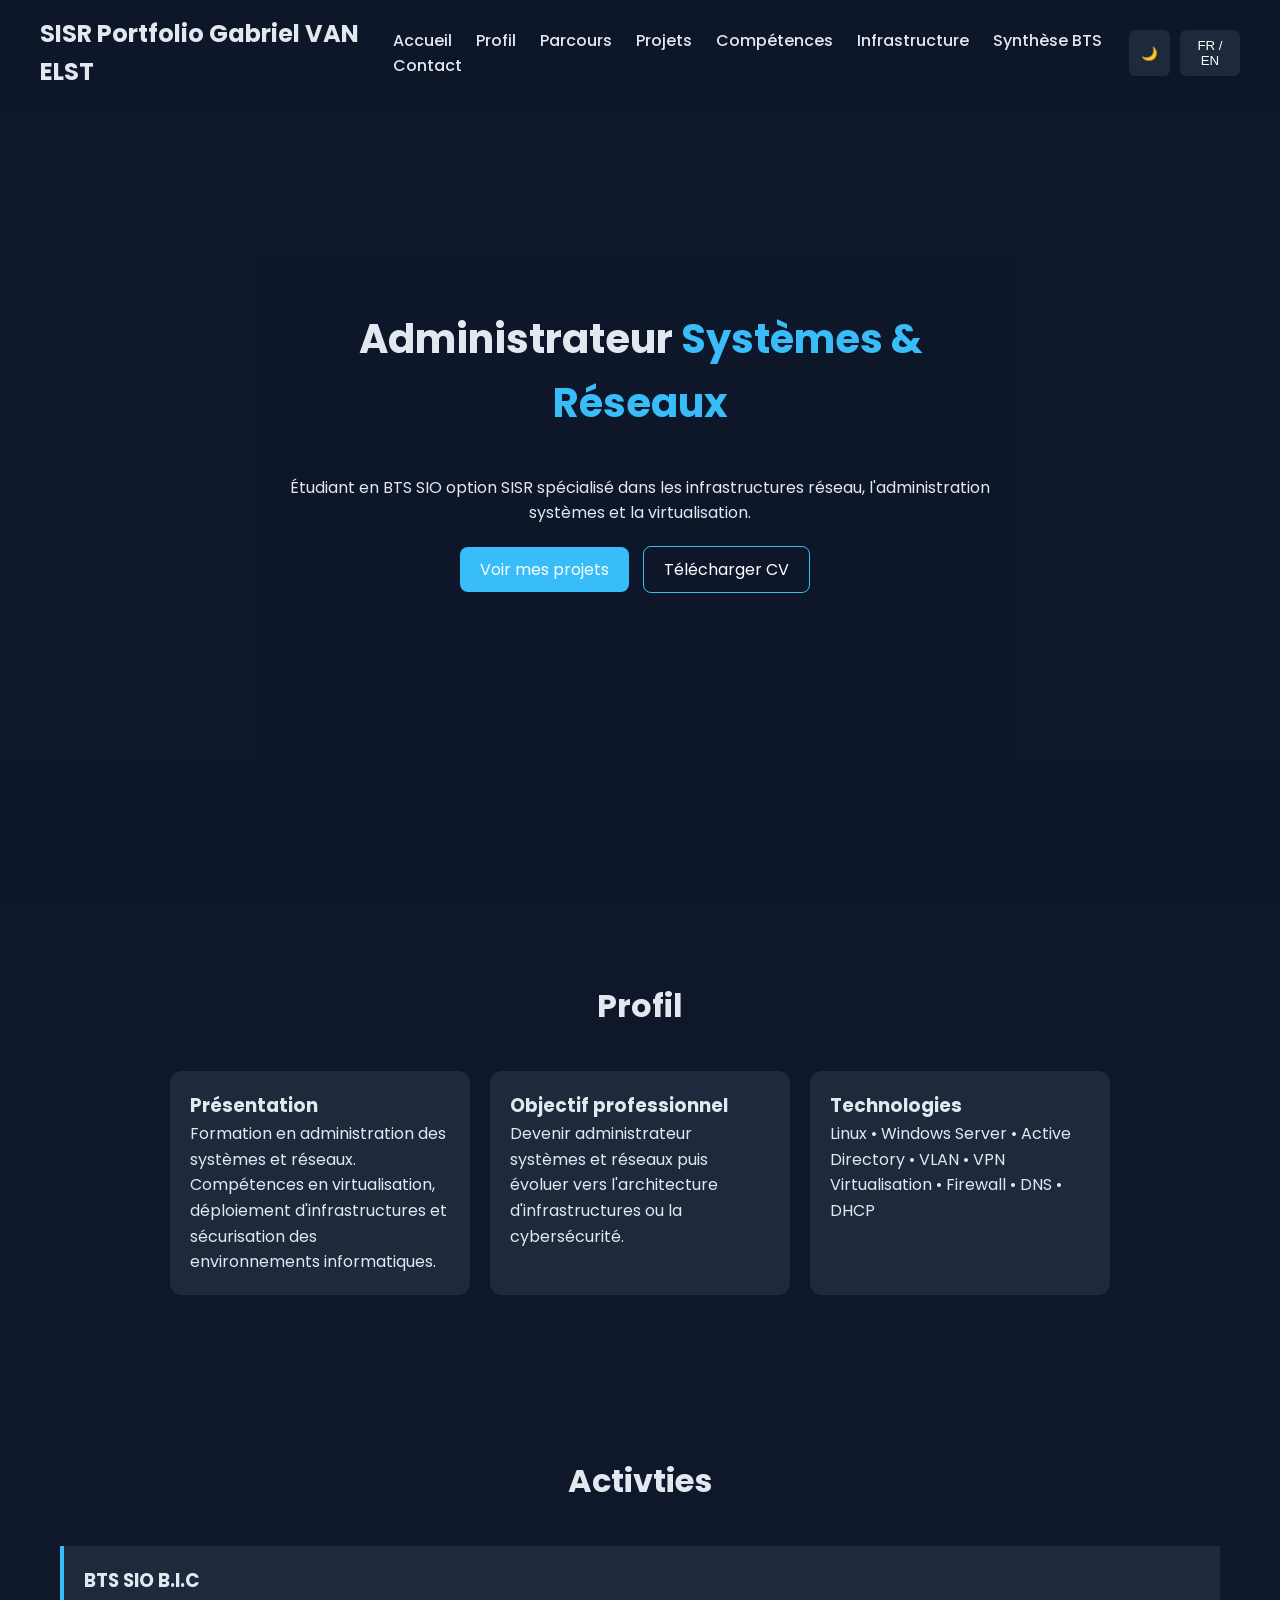
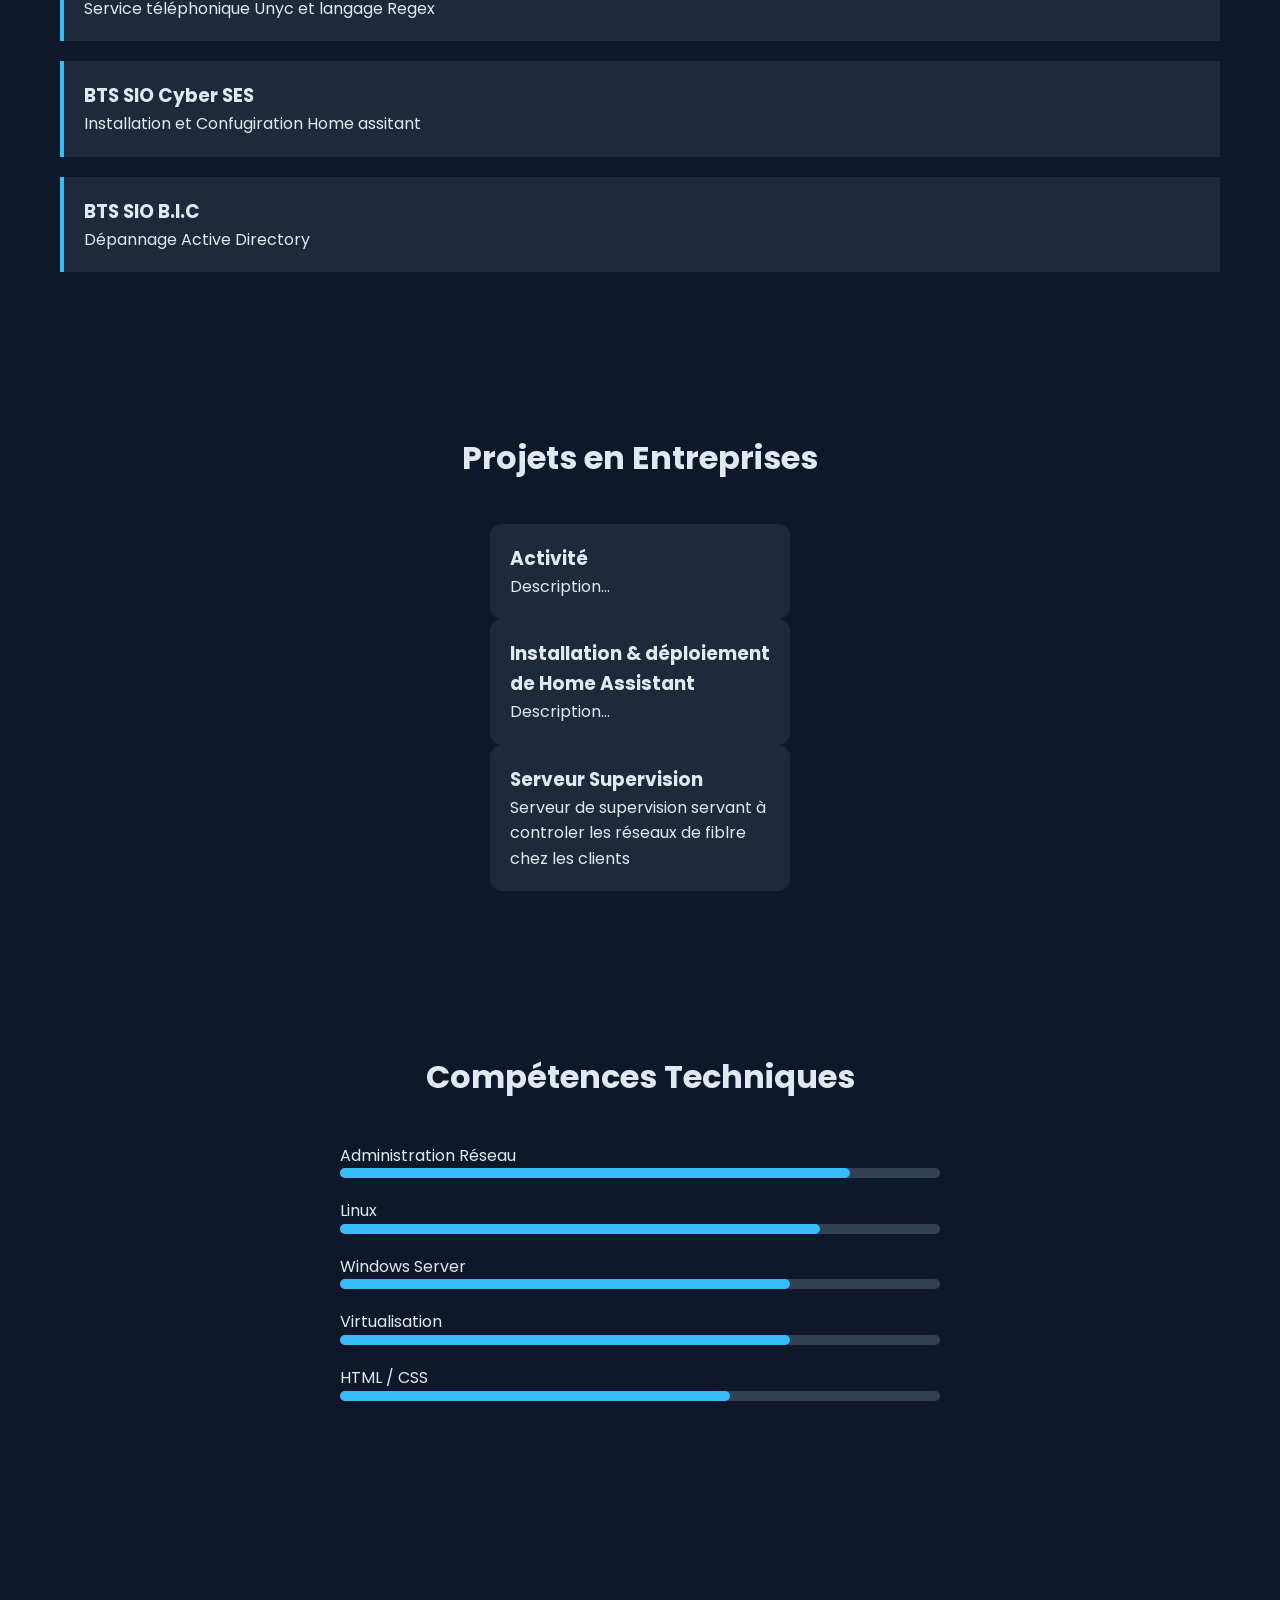
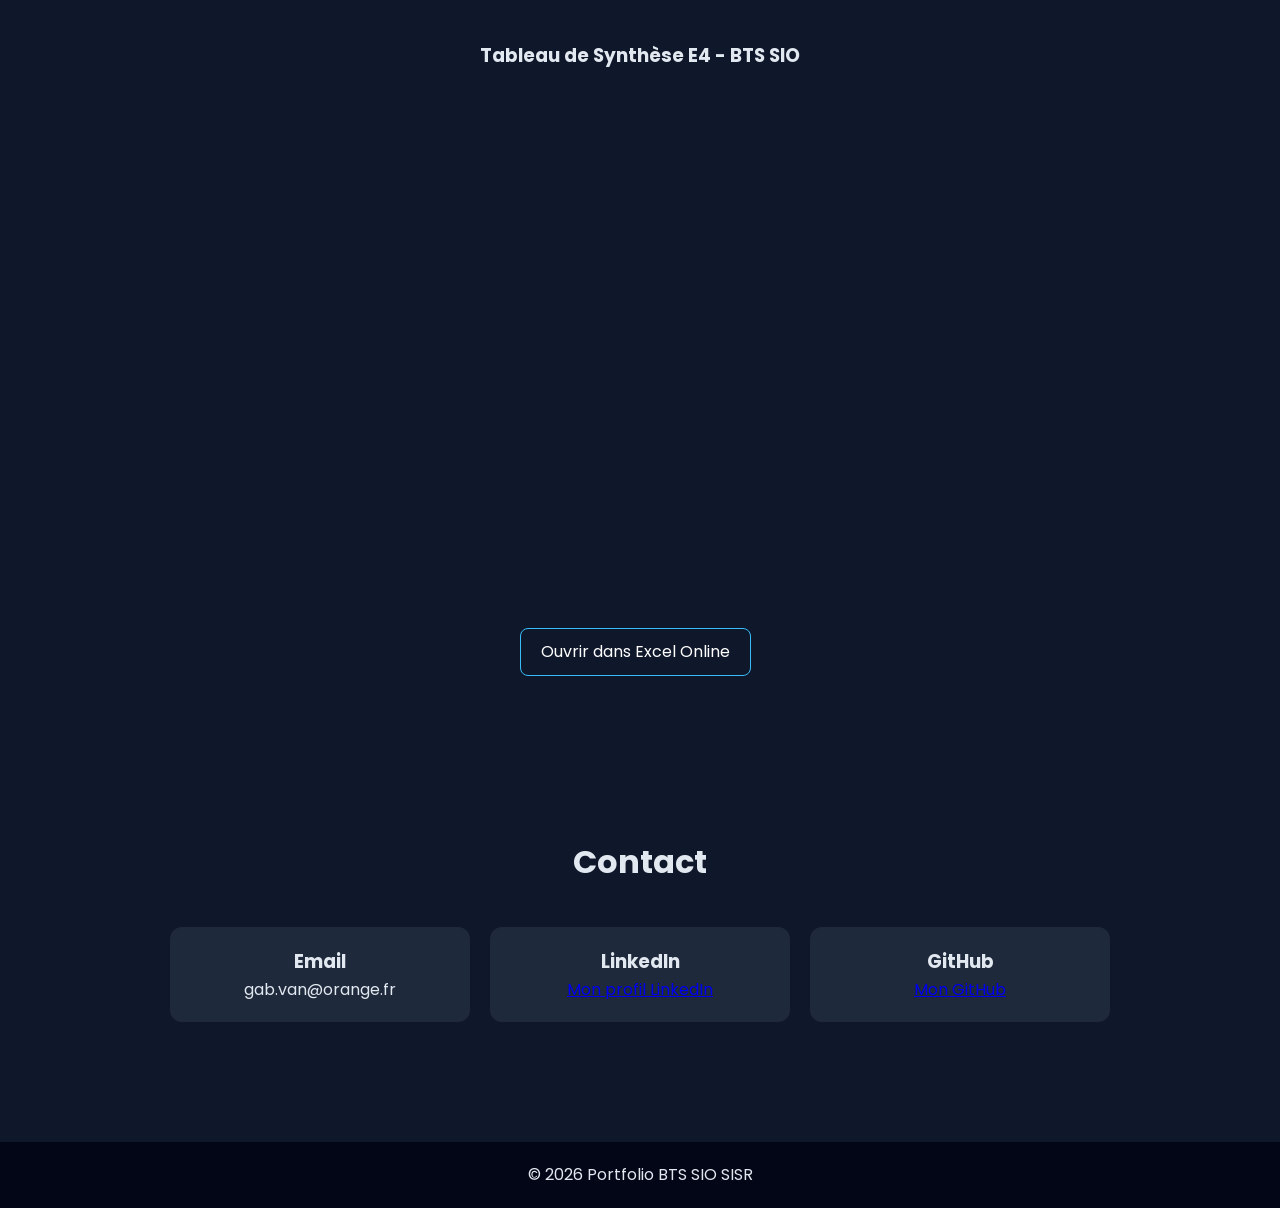
==== commit 331a65f0: "Update card details and remove network section Updated card content to reflect new server informatio" ====
--- a/index.html
+++ b/index.html
@@ -154,8 +154,8 @@
 <div class="cards">
 <a href="activ3.html" style="text-decoration: none; color: inherit;">
   <div class="card">
-    <h3>Dépannage AD</h3>
-    <p>Probléme lier a une panne d’authentification, vérification du contrôleur de domaine aisni que du câble, VLAN, IP, passerelle, pare-feu local. et du DNS.</p>
+    <h3>Serveur Supervision</h3>
+    <p>Serveur de supervision servant à controler les réseaux de fiblre chez les clients</p>
   </div>
 </a>
   
@@ -193,24 +193,6 @@
 <p>HTML / CSS</p>
 <div class="progress"><div style="width:65%"></div></div>
 </div>
-
-</div>
-
-</section>
-
-<section id="network">
-
-<h2>Schéma d'infrastructure</h2>
-
-<div class="network-diagram">
-
-<img src="images/network.png" alt="schema reseau">
-
-<p>
-Exemple d'architecture réseau comprenant
-un firewall, un serveur Active Directory,
-un serveur Linux et plusieurs postes clients.
-</p>
 
 </div>
 
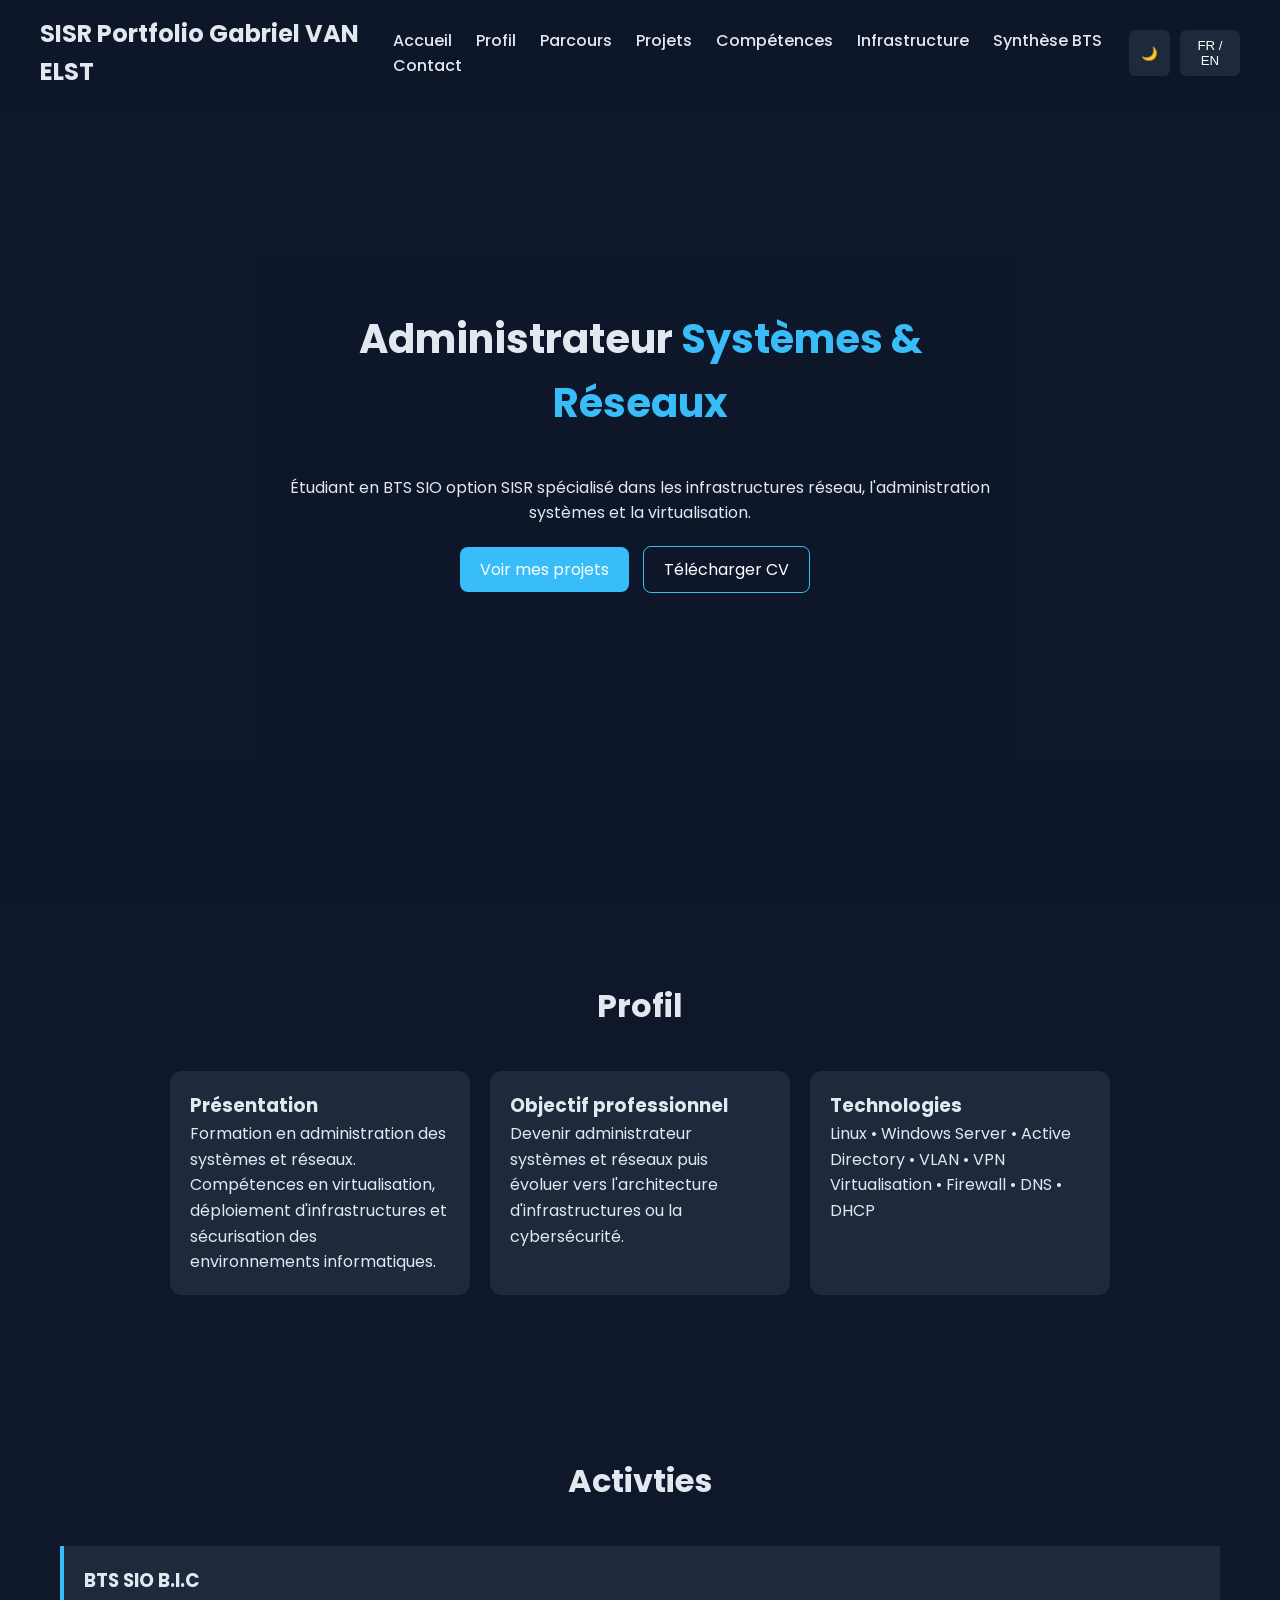
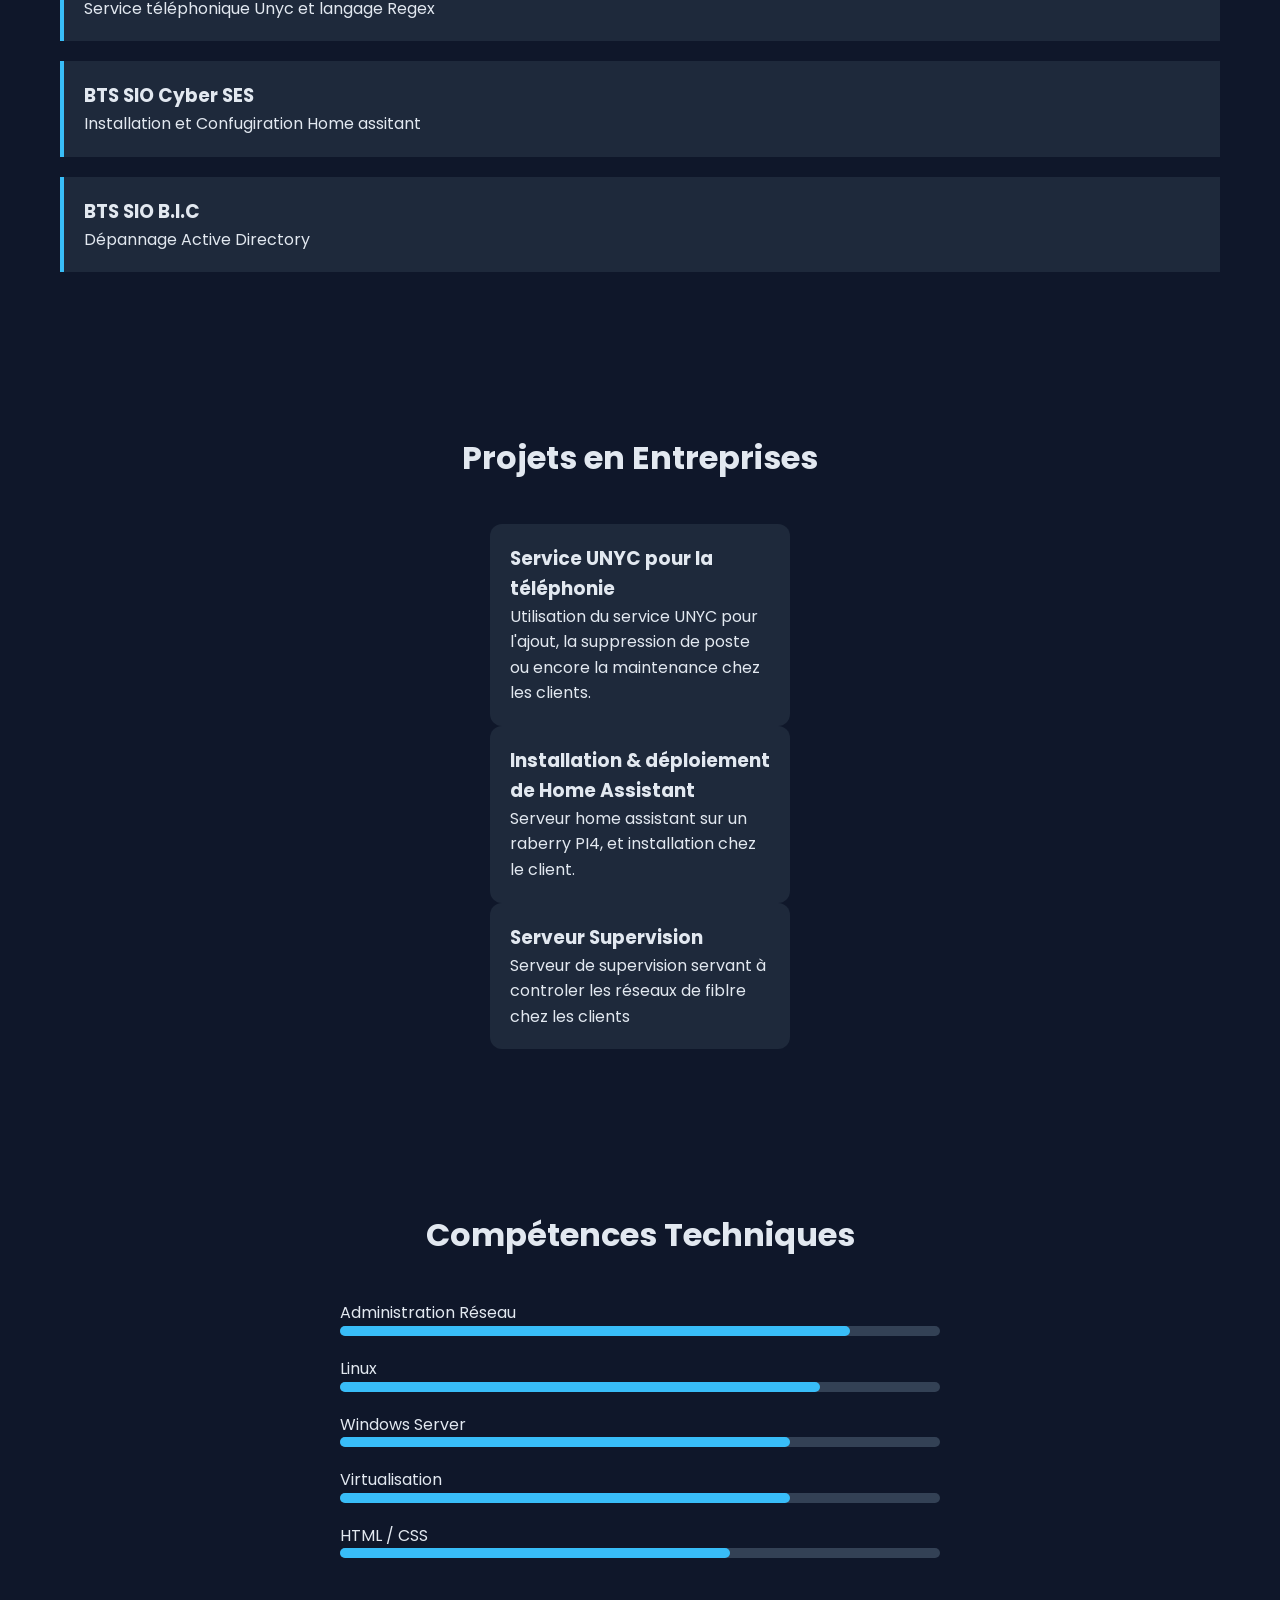
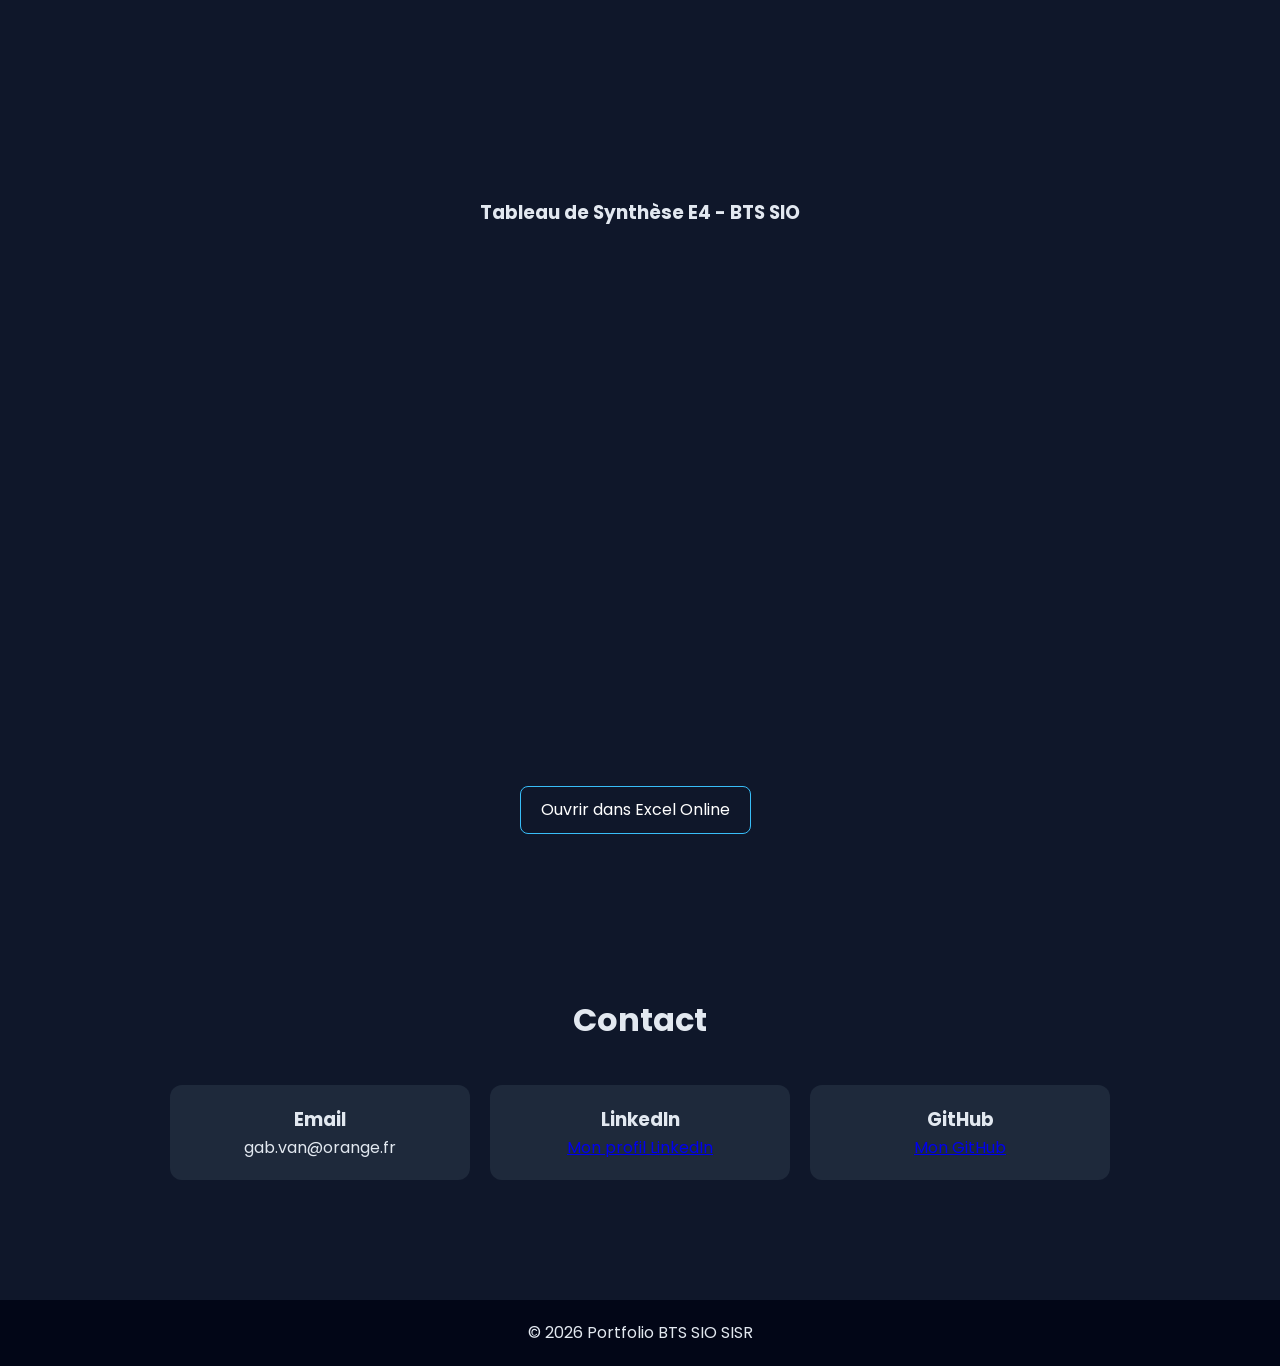
==== commit f321fa71: "Update index.html" ====
--- a/index.html
+++ b/index.html
@@ -134,8 +134,8 @@
 
 <a href="activ1.html" style="text-decoration: none; color: inherit;">
   <div class="card">
-    <h3>Activité</h3>
-    <p>Description...</p>
+    <h3>Service UNYC pour la téléphonie</h3>
+    <p>Utilisation du service UNYC pour l'ajout, la suppression de poste ou encore la maintenance chez les clients.</p>
   </div>
 </a>
   
@@ -145,7 +145,7 @@
 <a href="activ2.html" style="text-decoration: none; color: inherit;">
   <div class="card">
     <h3>Installation & déploiement de Home Assistant</h3>
-    <p>Description...</p>
+    <p>Serveur home assistant sur un raberry PI4, et installation chez le client.</p>
   </div>
 </a>
   
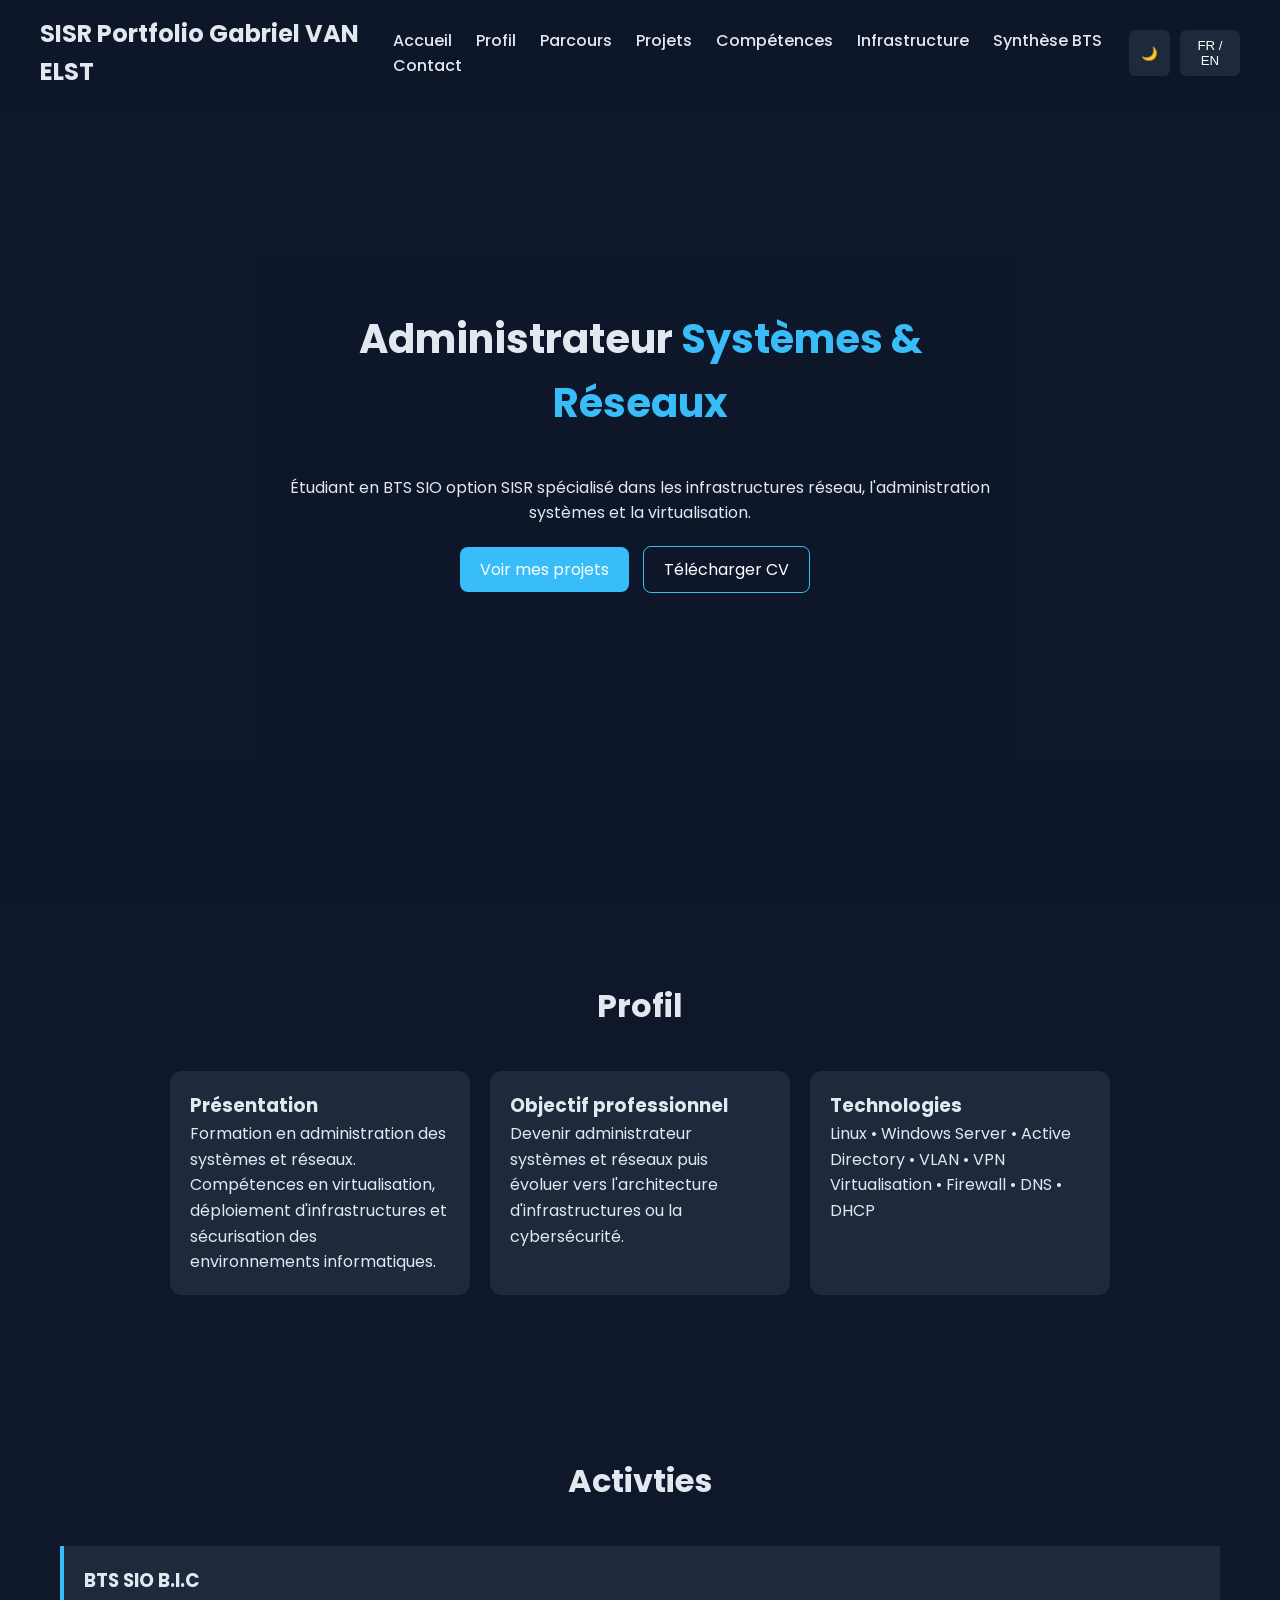
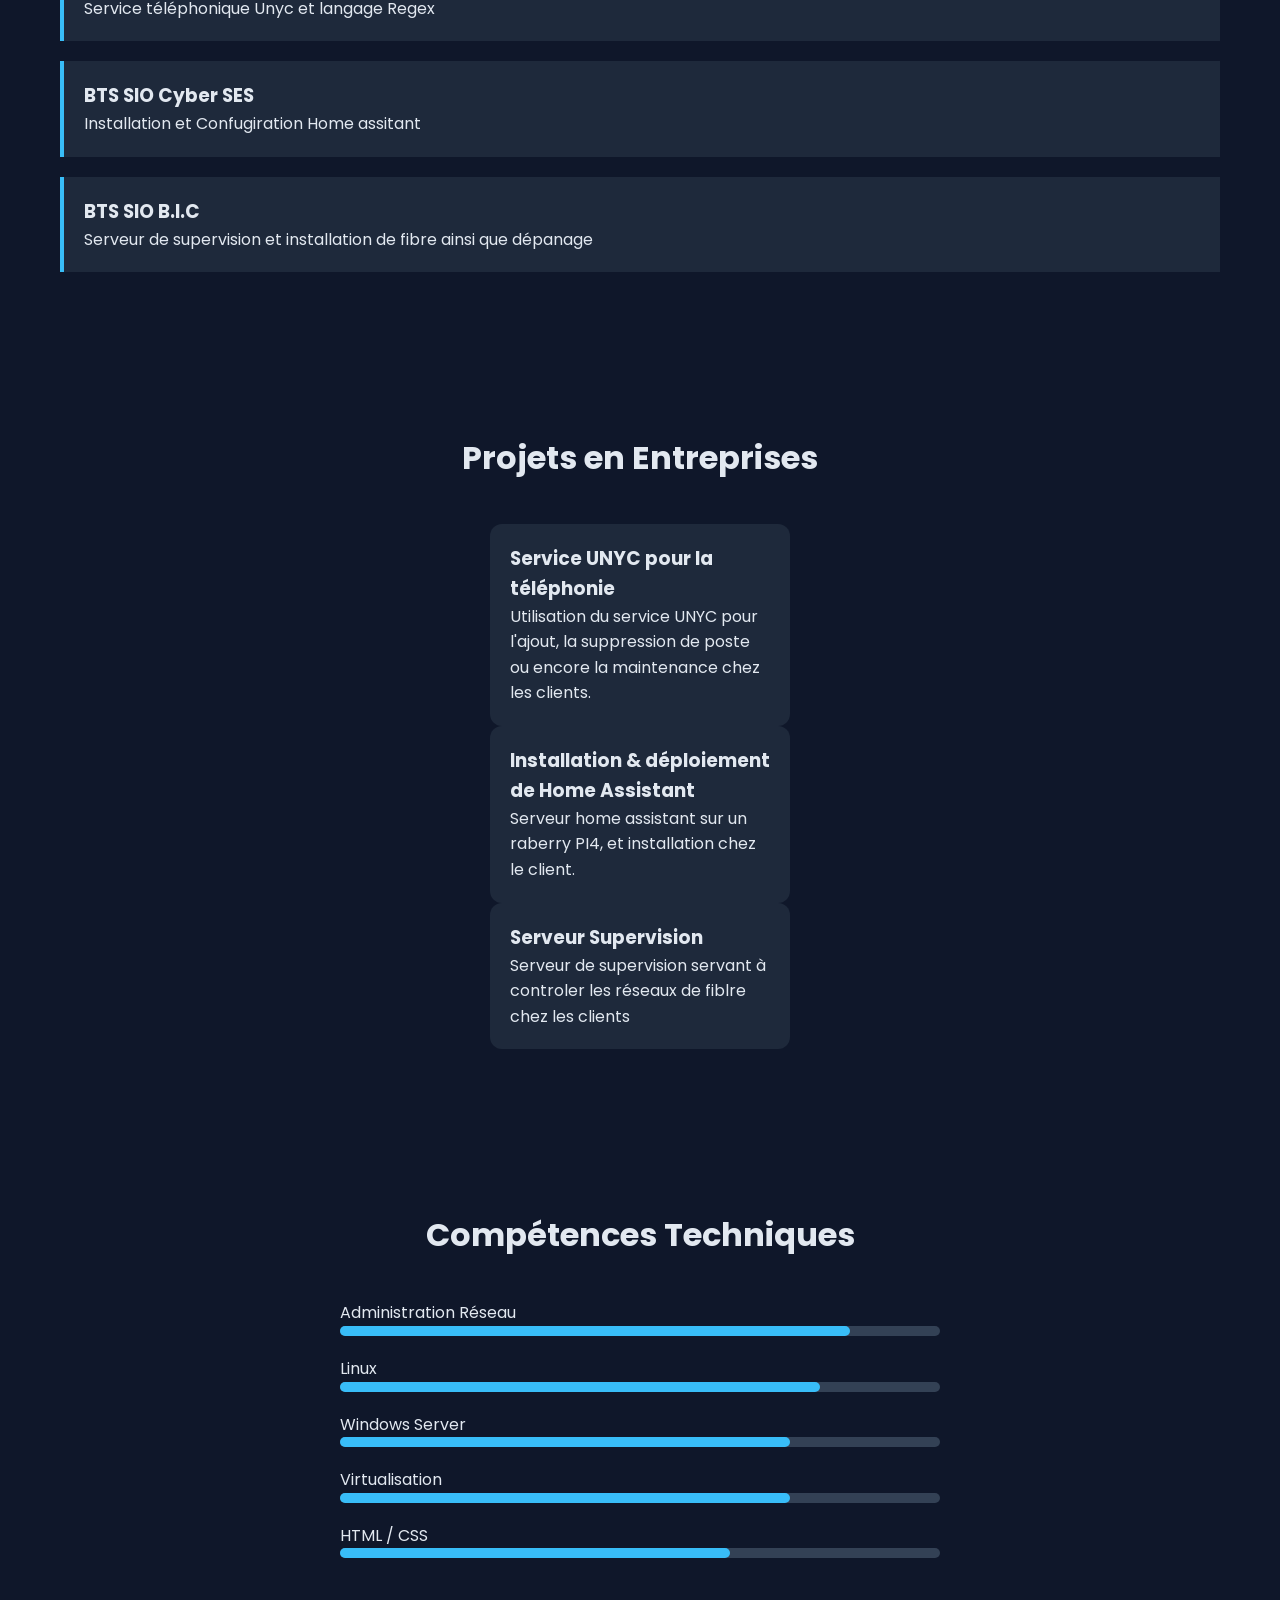
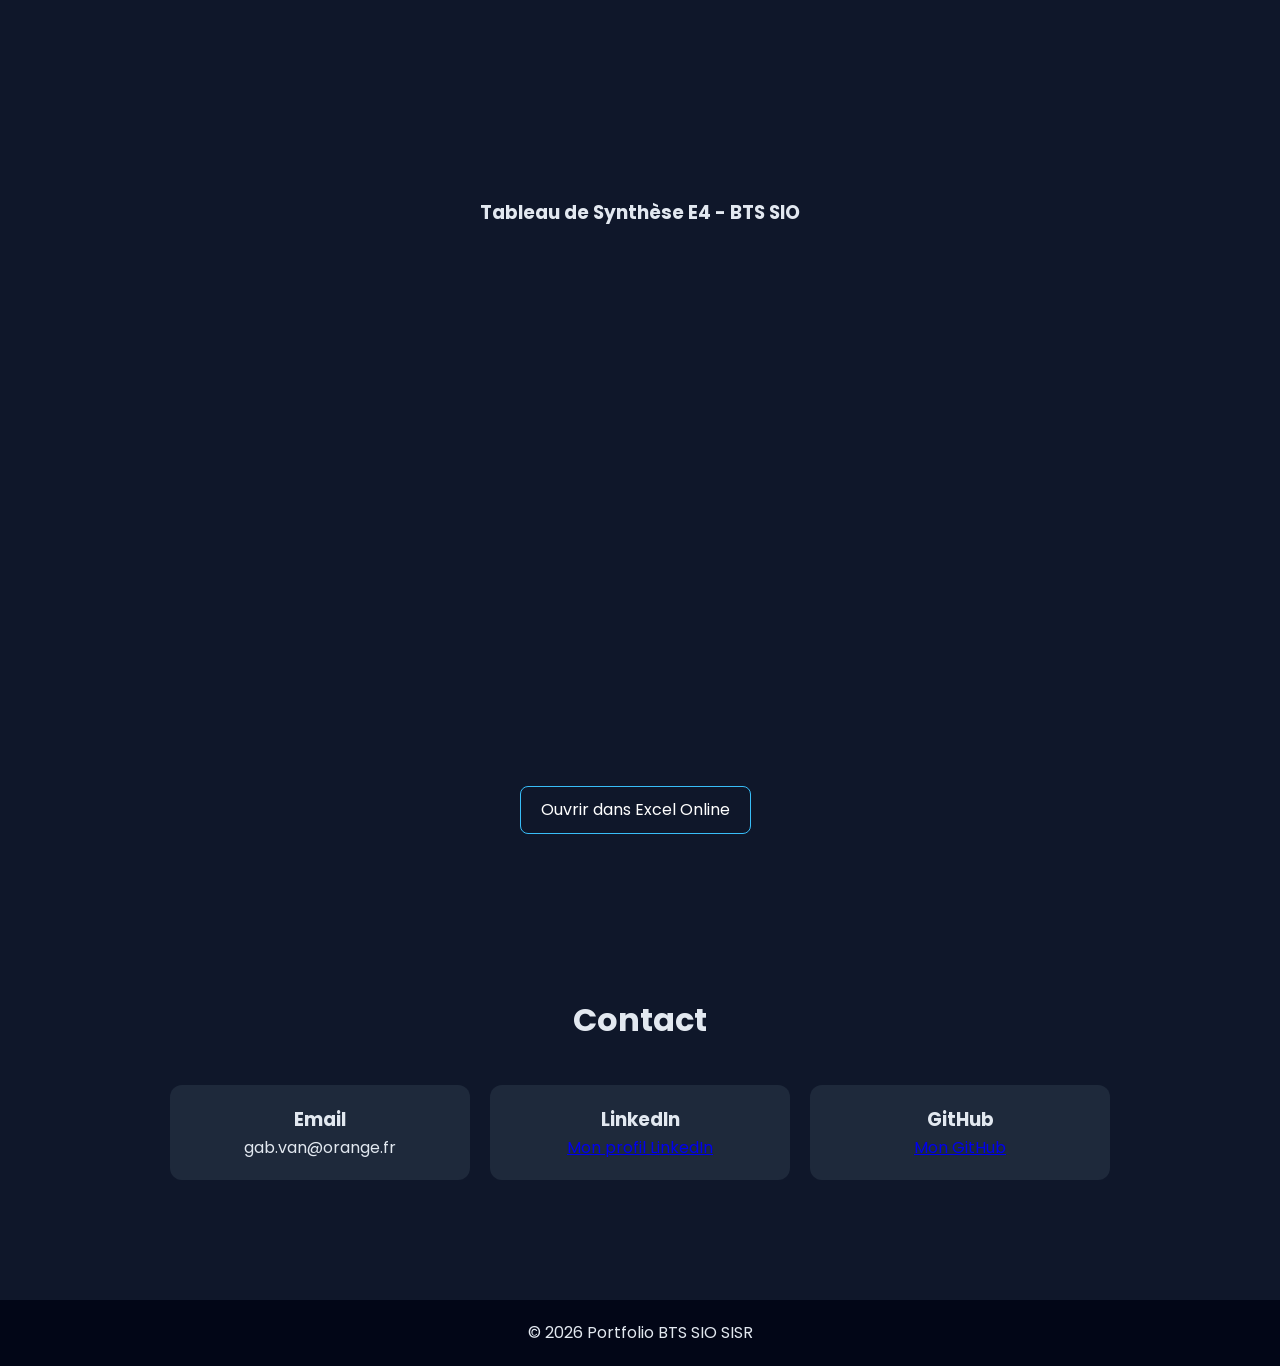
==== commit 42de89f1: "Update index.html" ====
--- a/index.html
+++ b/index.html
@@ -119,7 +119,7 @@
 
 <div class="timeline-item">
 <h3>BTS SIO B.I.C</h3>
-<p>Dépannage Active Directory</p>
+<p>Serveur de supervision et installation de fibre ainsi que dépanage</p>
 </div>
 
 </div>
